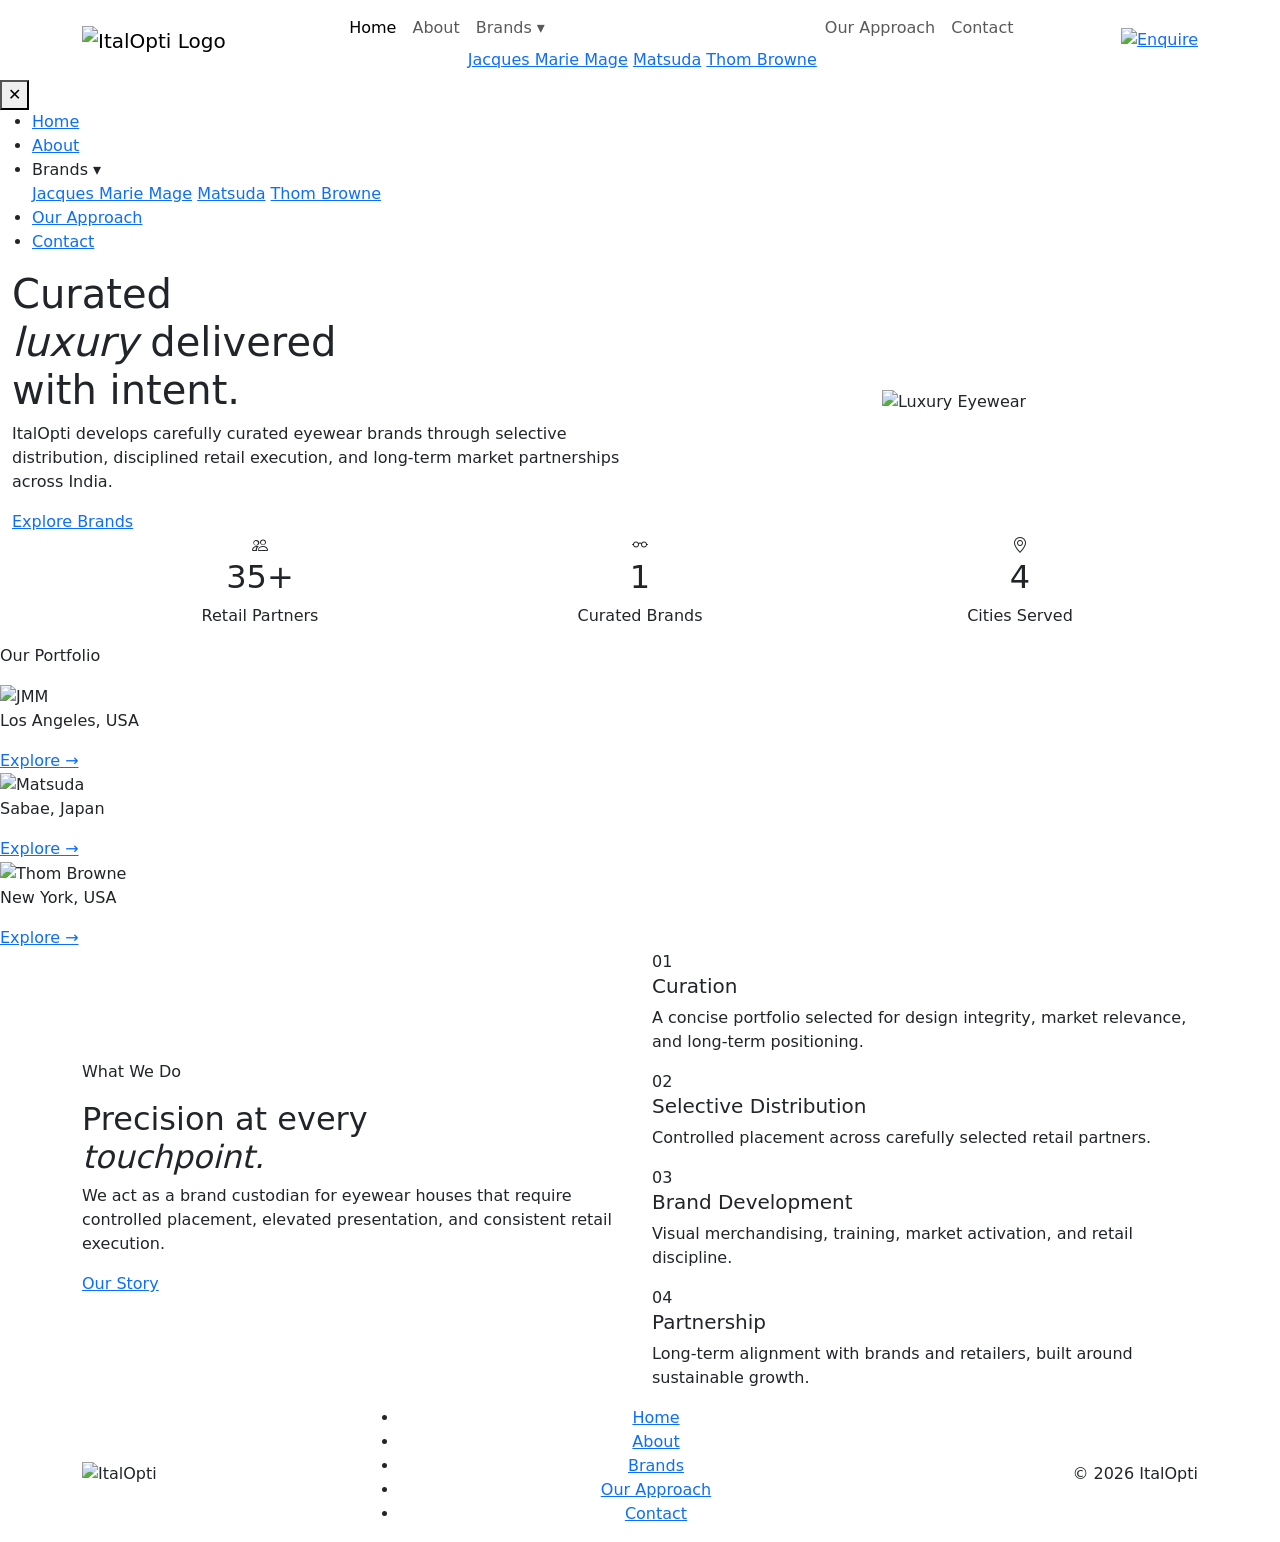
==== index.html @ c482c177 "Add files via upload" ====
<!doctype html>
<html lang="en">
  <head>
    <meta charset="utf-8" />
    <meta name="viewport" content="width=device-width, initial-scale=1" />
    <title>ItalOpti | Home</title>
    <link
      href="https://cdn.jsdelivr.net/npm/bootstrap@5.3.0/dist/css/bootstrap.min.css"
      rel="stylesheet"
    />
    <link
      href="https://fonts.googleapis.com/css2?family=Cormorant+Garamond:wght@300;400;500&family=DM+Sans:wght@300;400;500&display=swap"
      rel="stylesheet"
    />
    <link
      href="https://cdn.jsdelivr.net/npm/bootstrap-icons@1.11.3/font/bootstrap-icons.css"
      rel="stylesheet"
    />
    <link href="css/style.css" rel="stylesheet" />
  </head>

  <body>
    <!-- NAVBAR -->
    <nav class="navbar navbar-expand-lg ital-navbar">
      <div class="container">
        <a class="navbar-brand" href="index.html">
          <img src="images/logo.png" height="30" alt="ItalOpti Logo" />
        </a>
        <button class="ital-menu-toggle d-lg-none" id="menuToggle">☰</button>
        <div
          class="collapse navbar-collapse justify-content-center d-none d-lg-flex"
        >
          <ul class="navbar-nav ital-nav-links">
            <li class="nav-item">
              <a class="nav-link active" href="index.html">Home</a>
            </li>
            <li class="nav-item">
              <a class="nav-link" href="about.html">About</a>
            </li>
            <li class="nav-item dropdown ital-dropdown">
              <a class="nav-link" href="brands-all.html">Brands ▾</a>
              <div class="ital-dropdown-menu">
                <a href="jmm.html">Jacques Marie Mage</a>
                <a href="matsuda.html">Matsuda</a>
                <a href="thombrowne.html">Thom Browne</a>
              </div>
            </li>
            <li class="nav-item">
              <a class="nav-link" href="retailers.html">Our Approach</a>
            </li>
            <li class="nav-item">
              <a class="nav-link" href="contact.html">Contact</a>
            </li>
          </ul>
        </div>
        <div class="d-none d-lg-block">
          <a href="contact.html" class="ital-nav-logo-btn">
            <img src="images/enquire-icon.png" alt="Enquire" />
          </a>
        </div>
      </div>
    </nav>

    <!-- MOBILE MENU -->
    <div class="ital-mobile-menu" id="mobileMenu">
      <!-- Close Button -->
      <button class="ital-close-btn" id="closeMenu">✕</button>
      <div class="ital-mobile-inner">
        <ul class="ital-mobile-links">
          <li><a href="index.html">Home</a></li>
          <li><a href="about.html">About</a></li>

          <!-- Mobile Dropdown -->
          <li class="ital-mobile-dropdown">
            <span>Brands ▾</span>
            <div class="ital-mobile-submenu">
              <a href="jmm.html">Jacques Marie Mage</a>
              <a href="matsuda.html">Matsuda</a>
              <a href="thombrowne.html">Thom Browne</a>
            </div>
          </li>
          <li><a href="retailers.html">Our Approach</a></li>
          <li><a href="contact.html">Contact</a></li>
        </ul>
      </div>
    </div>

    <!-- HERO -->
    <section class="ital-hero">
      <div class="container-fluid">
        <div class="row g-0">
          <!-- LEFT -->
          <div class="col-lg-6 ital-hero-left">
            <div class="ital-hero-inner">
              <div class="ital-hero-content">
                <!-- ONLY TITLE SLIDER -->
                <div
                  id="italHeroSlider"
                  class="carousel slide"
                  data-bs-ride="carousel"
                  data-bs-interval="5000"
                >
                  <div class="carousel-inner">
                    <div class="carousel-item active">
                      <h1 class="ital-title">
                        Curated<br />
                        <em>luxury</em> delivered<br />
                        with intent.
                      </h1>
                    </div>

                    <div class="carousel-item">
                      <h1 class="ital-title">
                        Crafted<br />
                        for those who<br />
                        value <em>detail.</em>
                      </h1>
                    </div>
                  </div>
                </div>

                <!-- FIXED DESCRIPTION -->
                <p class="ital-desc">
                  ItalOpti develops carefully curated eyewear brands through
                  selective distribution, disciplined retail execution, and
                  long-term market partnerships across India.
                </p>

                <!-- FIXED BUTTONS -->
                <div class="ital-actions">
                  <a href="brands-all.html" class="ital-btn-primary">
                    Explore Brands
                  </a>
                </div>
              </div>
            </div>
          </div>

          <!-- RIGHT -->
          <div
            class="col-lg-6 ital-hero-right d-flex align-items-center justify-content-center"
          >
            <img
              src="images/home-banner.png"
              class="img-fluid ital-hero-img"
              alt="Luxury Eyewear"
            />
          </div>
        </div>
      </div>
    </section>

    <!-- STATS -->
    <section class="ital-stats">
      <div class="container">
        <div class="row text-center">
          <div class="col-4 col-lg-4 ital-stat-item">
            <div class="ital-stat-icon"><i class="bi bi-people"></i></div>
            <h2 class="ital-stat-number" data-count="100" data-suffix="+">0</h2>
            <p class="ital-stat-label">Retail Partners</p>
          </div>
          <div class="col-4 col-lg-4 ital-stat-item">
            <div class="ital-stat-icon"><i class="bi bi-eyeglasses"></i></div>
            <h2 class="ital-stat-number" data-count="3">0</h2>
            <p class="ital-stat-label">Curated Brands</p>
          </div>
          <div class="col-4 col-lg-4 ital-stat-item">
            <div class="ital-stat-icon"><i class="bi bi-geo-alt"></i></div>
            <h2 class="ital-stat-number" data-count="12">0</h2>
            <p class="ital-stat-label">Cities Served</p>
          </div>
          <!--
      <div class="col-6 col-lg-3 ital-stat-item">
        <div class="ital-stat-icon"><i class="bi bi-award"></i></div>
        <h2 class="ital-stat-number" data-count="10">0</h2>
        <p class="ital-stat-label">Years of Excellence</p>
      </div>
-->
        </div>
      </div>
    </section>

    <!-- PORTFOLIO -->
    <section class="ital-portfolio">
      <div class="container-fluid px-0">
        <p class="ital-section-label ital-portfolio-label">Our Portfolio</p>

        <div class="ital-portfolio-grid">
          <!-- JMM -->
          <div
            class="ital-portfolio-card"
            onclick="showPage('brand-jmm', null)"
          >
            <img src="images/JMM.png" alt="JMM" class="ital-portfolio-logo" />

            <p class="ital-portfolio-location">Los Angeles, USA</p>

            <span class="ital-portfolio-link">
              <a href="jmm.html" class="ital-portfolio-link">
                Explore →</a
              >
            </span>
          </div>

          <!-- MATSUDA -->
          <div
            class="ital-portfolio-card ital-portfolio-dark"
            onclick="showPage('brand-matsuda', null)"
          >
            <img
              src="images/MATSUDA.png"
              alt="Matsuda"
              class="ital-portfolio-logo"
            />

            <p class="ital-portfolio-location ital-portfolio-location-dark">
              Sabae, Japan
            </p>

            <span class="ital-portfolio-link ital-portfolio-link-dark">
              <a href="matsuda.html" class="ital-portfolio-link">Explore →</a>
            </span>
          </div>

          <!-- THOM BROWNE -->
          <div
            class="ital-portfolio-card"
            onclick="showPage('brand-thombrowne', null)"
          >
            <img
              src="images/thom.png"
              alt="Thom Browne"
              class="ital-portfolio-logo"
            />

            <p class="ital-portfolio-location">New York, USA</p>

            <span class="ital-portfolio-link">
              <a href="thombrowne.html" class="ital-portfolio-link"
                >Explore →</a
              >
            </span>
          </div>
        </div>
      </div>
    </section>

    <!-- WHAT WE DO -->
    <section class="ital-what">
      <div class="container">
        <div class="row align-items-center">
          <div class="col-lg-6 ital-what-left">
            <p class="ital-section-label">What We Do</p>
            <h2 class="ital-what-title">
              Precision at every<br />
              <em>touchpoint.</em>
            </h2>
            <p class="ital-what-desc">
              We act as a brand custodian for eyewear houses that require
              controlled placement, elevated presentation, and consistent retail
              execution.
            </p>
            <a href="about.html" class="ital-btn-primary">Our Story</a>
          </div>
          <div class="col-lg-6">
            <div class="ital-what-grid">
              <div class="ital-box light">
                <span class="ital-value-num">01</span>
                <h5>Curation</h5>
                <p>
                  A concise portfolio selected for design integrity, market
                  relevance, and long-term positioning.
                </p>
              </div>
              <div class="ital-box dark">
                <span class="ital-value-num">02</span>
                <h5>Selective Distribution</h5>
                <p>
                  Controlled placement across carefully selected retail
                  partners.
                </p>
              </div>
              <div class="ital-box dark">
                <span class="ital-value-num">03</span>
                <h5>Brand Development</h5>
                <p>
                  Visual merchandising, training, market activation, and retail
                  discipline.
                </p>
              </div>
              <div class="ital-box light">
                <span class="ital-value-num">04</span>
                <h5>Partnership</h5>
                <p>
                  Long-term alignment with brands and retailers, built around
                  sustainable growth.
                </p>
              </div>
            </div>
          </div>
        </div>
      </div>
    </section>

    <!-- FOOTER -->
    <footer class="ital-footer">
      <div class="container">
        <div class="row align-items-center">
          <div class="col-md-3 text-md-start text-center">
            <img
              src="images/logo.png"
              class="ital-footer-logo"
              alt="ItalOpti"
            />
          </div>
          <div class="col-md-6 text-center">
            <ul class="ital-footer-links">
              <li><a href="index.html">Home</a></li>
              <li><a href="about.html">About</a></li>
              <li><a href="brands-all.html">Brands</a></li>
              <li><a href="retailers.html">Our Approach</a></li>
              <li><a href="contact.html">Contact</a></li>
            </ul>
          </div>
          <div class="col-md-3 text-md-end text-center">
            <p class="ital-footer-copy m-0">© 2026 ItalOpti</p>
          </div>
        </div>
      </div>
    </footer>

    <!-- SCRIPTS -->
    <script src="https://cdn.jsdelivr.net/npm/bootstrap@5.3.0/dist/js/bootstrap.bundle.min.js"></script>

    <script>
      const toggle = document.getElementById("menuToggle");
      const menu = document.getElementById("mobileMenu");
      const closeBtn = document.getElementById("closeMenu");

      /* OPEN MENU */
      toggle?.addEventListener("click", () => {
        menu.classList.add("active");
      });

      /* CLOSE MENU */
      closeBtn?.addEventListener("click", () => {
        menu.classList.remove("active");
      });

      /* MOBILE BRANDS DROPDOWN */
      const mobileDropdown = document.querySelector(".ital-mobile-dropdown");
      const mobileSubmenu = document.querySelector(".ital-mobile-submenu");

      mobileDropdown?.addEventListener("click", function () {
        this.classList.toggle("open");
      });
    </script>
    <script>
      const counters = document.querySelectorAll(".ital-stat-number");

      let started = false;

      function startCounter() {
        counters.forEach((counter) => {
          const target = +counter.getAttribute("data-count");

          const suffix = counter.getAttribute("data-suffix") || "";

          let count = 0;

          const increment = target / 80;

          const update = () => {
            count += increment;

            if (count < target) {
              counter.innerText = Math.floor(count) + suffix;

              requestAnimationFrame(update);
            } else {
              counter.innerText = target + suffix;
            }
          };

          update();
        });
      }

      window.addEventListener("scroll", () => {
        const section = document.querySelector(".ital-stats");

        if (!section) return;

        const sectionTop = section.offsetTop - window.innerHeight + 100;

        if (!started && window.scrollY > sectionTop) {
          startCounter();

          started = true;
        }
      });
    </script>
  </body>
</html>
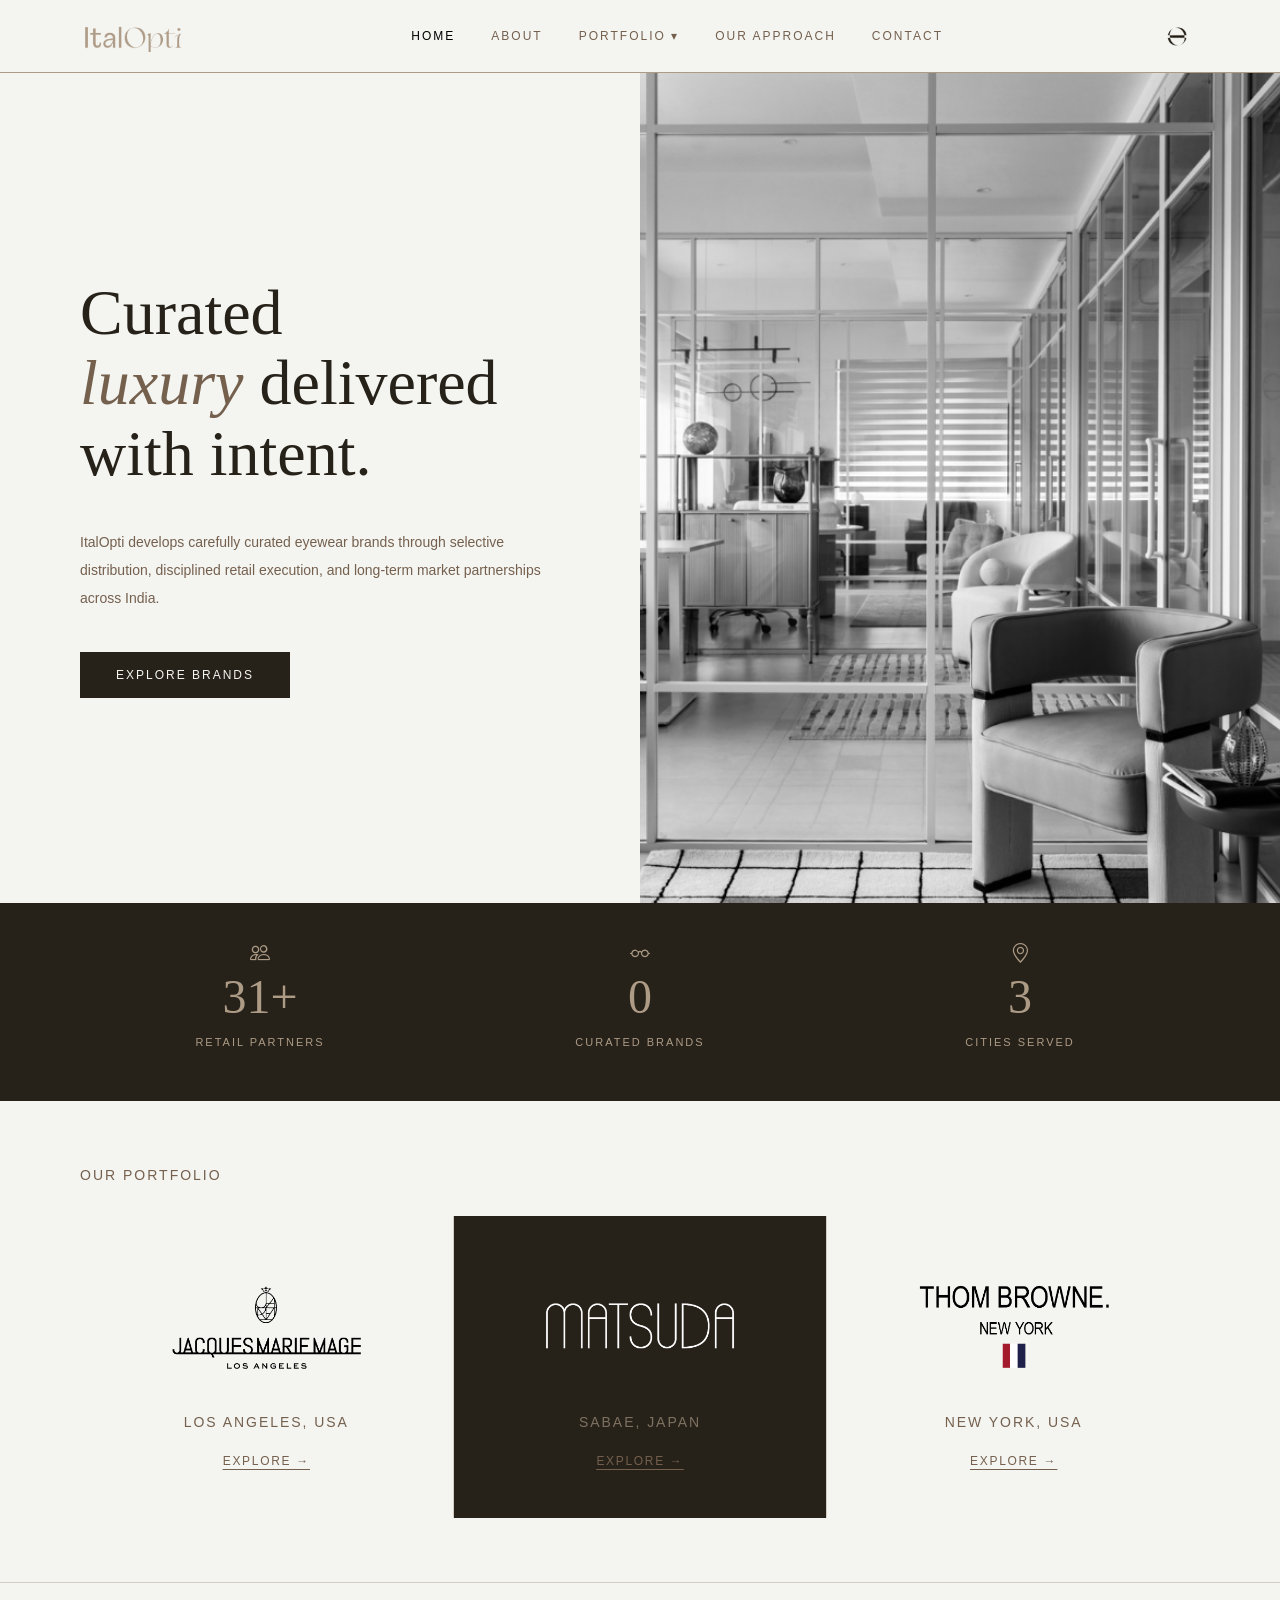
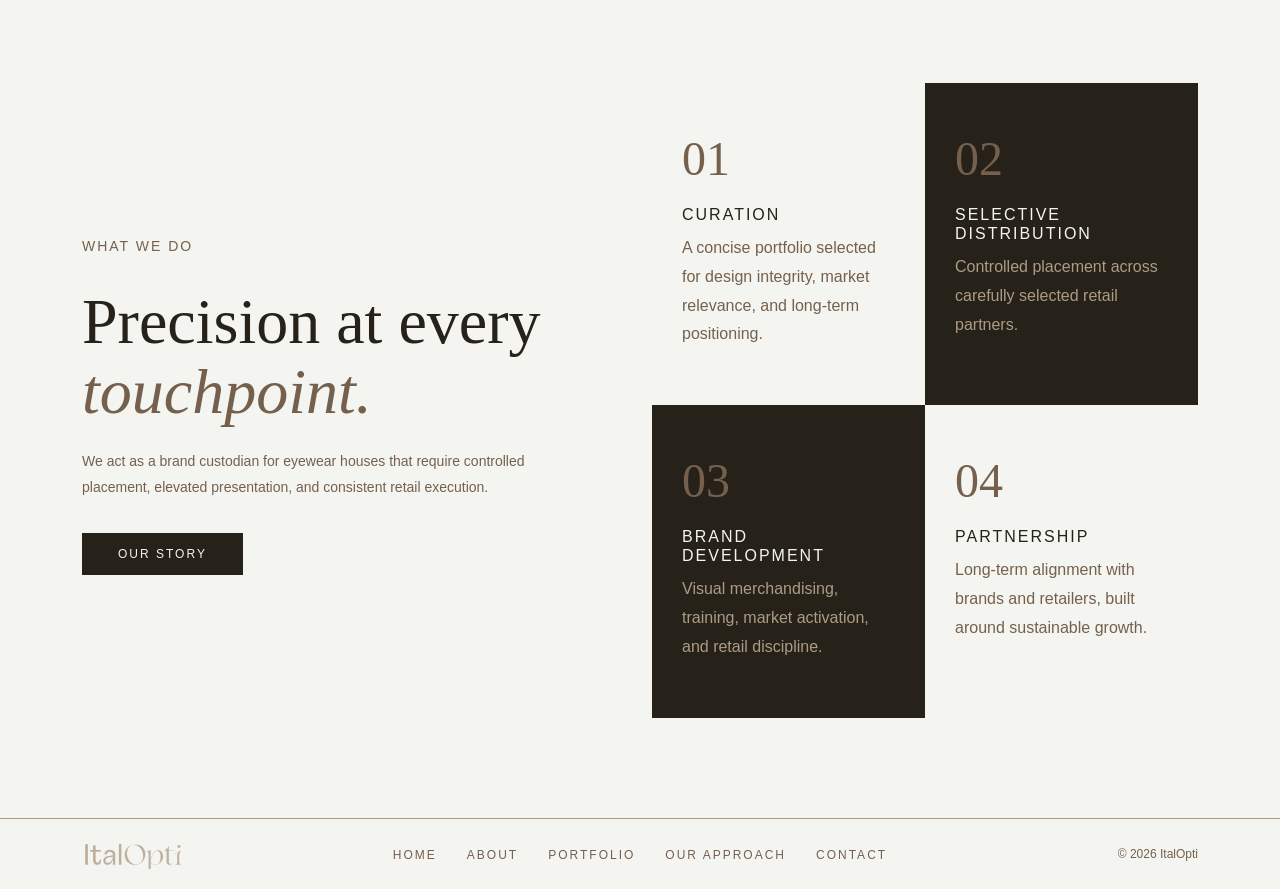
==== commit e001c2da: "changes requested" ====
--- a/index.html
+++ b/index.html
@@ -38,7 +38,7 @@
               <a class="nav-link" href="about.html">About</a>
             </li>
             <li class="nav-item dropdown ital-dropdown">
-              <a class="nav-link" href="brands-all.html">Brands ▾</a>
+              <a class="nav-link" href="brands-all.html">Portfolio ▾</a>
               <div class="ital-dropdown-menu">
                 <a href="jmm.html">Jacques Marie Mage</a>
                 <a href="matsuda.html">Matsuda</a>
@@ -72,7 +72,7 @@
 
           <!-- Mobile Dropdown -->
           <li class="ital-mobile-dropdown">
-            <span>Brands ▾</span>
+            <a href="brands-all.html"><span>Portfolio ▾</span></a>
             <div class="ital-mobile-submenu">
               <a href="jmm.html">Jacques Marie Mage</a>
               <a href="matsuda.html">Matsuda</a>
@@ -317,7 +317,7 @@
             <ul class="ital-footer-links">
               <li><a href="index.html">Home</a></li>
               <li><a href="about.html">About</a></li>
-              <li><a href="brands-all.html">Brands</a></li>
+              <li><a href="brands-all.html">Portfolio</a></li>
               <li><a href="retailers.html">Our Approach</a></li>
               <li><a href="contact.html">Contact</a></li>
             </ul>
--- a/css/style.css
+++ b/css/style.css
@@ -0,0 +1,3382 @@
+/* ===============================
+   GLOBAL RESET
+================================ */
+* {
+  margin: 0;
+  padding: 0;
+  box-sizing: border-box;
+}
+/* ===============================
+   ROOT VARIABLES (Your Theme)
+================================ */ :root {
+  /* =========================
+     ITALOPTI COLORS
+  ========================= */
+  --sepia: #AD9B86;
+  --walnut: #75604E;
+  --truffle: #262219;
+  --porcelain: #F4F5F1;
+  /* =========================
+     THOM BROWNE COLORS
+  ========================= */
+  --tb-white: #F8F7F5;
+  --tb-dark: #1A1A1A;
+  --tb-red: #CC0000;
+  --tb-blue: #003087;
+  --tb-grey: #888888;
+  --tb-light: #ECECEA;
+  /* =========================
+     FONTS
+  ========================= */
+  --serif: 'Cormorant Garamond', serif;
+  --sans: 'DM Sans', sans-serif;
+  --bask: 'Libre Baskerville', serif;
+  --mono: 'Space Mono', monospace;
+}
+/* ===============================
+   TYPOGRAPHY
+================================ */
+body {
+  font-family: 'DM Sans', sans-serif;
+  background: var(--porcelain);
+  color: var(--truffle);
+}
+h1, h2, h3, .ital-title {
+  font-family: 'Cormorant Garamond', serif;
+}
+.walnut {
+	  color: var(--walnut) !important;
+}
+/* ===============================
+   NAVBAR
+================================ */
+.ital-navbar {
+  background: var(--porcelain);
+  border-bottom: 1px solid var(--sepia);
+  padding: 15px 0 !important;
+}
+/* NAV LINKS */
+.ital-nav-links .nav-link {
+  font-size: 12px;
+  letter-spacing: 2px;
+  text-transform: uppercase;
+  color: var(--walnut);
+  margin: 0 10px;
+  cursor: pointer;
+  transition: 0.2s;
+}
+.ital-nav-links .nav-link:hover {
+  color: var(--truffle);
+}
+/* CTA BUTTON */
+.ital-btn-outline {
+  border: 1px solid var(--walnut);
+  background: transparent;
+  padding: 8px 20px;
+  font-size: 11px;
+  letter-spacing: 0.14em;
+  text-transform: uppercase;
+  cursor: pointer;
+  transition: 0.3s;
+  text-decoration: none;
+  color: var(--walnut);
+}
+.ital-house-content .ital-btn-outline {
+
+  width: fit-content;
+
+  display: inline-flex;
+
+  align-self: flex-start;
+}
+.ital-btn-outline:hover {
+  background: var(--walnut);
+  color: var(--porcelain);
+}
+/* ===============================
+   DESKTOP DROPDOWN
+================================ */
+.ital-dropdown {
+  position: relative;
+}
+.ital-dropdown-menu {
+  position: absolute;
+  top: 100%;
+  left: 0;
+  background: var(--porcelain);
+  border: 1px solid var(--sepia);
+  min-width: 220px;
+  display: none;
+  z-index: 100;
+}
+.ital-dropdown:hover .ital-dropdown-menu {
+  display: block;
+}
+.ital-dropdown-menu a {
+  display: block;
+  padding: 12px 16px;
+  font-size: 12px;
+  letter-spacing: 2px;
+  text-transform: uppercase;
+  color: var(--walnut);
+  text-decoration: none;
+  border-bottom: 1px solid rgba(173, 155, 134, 0.2);
+  cursor: pointer;
+}
+.ital-dropdown-menu a:hover {
+  background: rgba(173, 155, 134, 0.1);
+  color: var(--truffle);
+}
+/* ===============================
+   MOBILE TOGGLE
+================================ */
+.ital-menu-toggle {
+  border: none;
+  background: none;
+  font-size: 22px;
+  cursor: pointer;
+}
+/* ===============================
+   MOBILE MENU
+================================ */
+.ital-mobile-menu {
+  position: fixed;
+  inset: 0;
+  background: var(--truffle);
+  transform: translateY(-100%);
+  transition: 0.4s ease;
+  z-index: 999;
+  display: flex;
+  align-items: center;
+  justify-content: center;
+}
+.ital-mobile-menu.active {
+  transform: translateY(0);
+}
+/* CLOSE BUTTON */
+.ital-close-btn {
+  position: absolute;
+  top: 20px;
+  right: 20px;
+  font-size: 24px;
+  background: none;
+  border: none;
+  color: var(--sepia);
+  cursor: pointer;
+}
+/* MOBILE CONTENT */
+.ital-mobile-inner {
+  width: 100%;
+  max-width: 300px;
+  text-align: center;
+}
+/* MOBILE LINKS */
+.ital-mobile-links {
+  list-style: none;
+  margin: 0;
+  padding: 0;
+  margin-bottom: 40px;
+}
+.ital-mobile-links li {
+  margin: 20px 0;
+}
+.ital-mobile-links a {
+  font-size: 18px;
+  letter-spacing: 2px;
+  text-transform: uppercase;
+  color: var(--sepia);
+  text-decoration: none;
+  cursor: pointer;
+}
+/* ===============================
+   MOBILE DROPDOWN
+================================ */
+.ital-mobile-dropdown {
+  text-align: center;
+}
+.ital-mobile-dropdown span {
+  display: flex;
+  align-items: center;
+  justify-content: center;
+  gap: 8px;
+  font-size: 18px;
+  letter-spacing: 2px;
+  color: var(--sepia);
+  cursor: pointer;
+  text-transform: uppercase;
+}
+/* SUBMENU */
+.ital-mobile-submenu {
+  max-height: 0;
+  overflow: hidden;
+  transition: max-height 0.35s ease, margin-top 0.35s ease;
+  display: flex;
+  flex-direction: column;
+  gap: 12px;
+  margin-top: 0;
+}
+/* ACTIVE DROPDOWN */
+.ital-mobile-dropdown.open .ital-mobile-submenu {
+  max-height: 300px;
+  margin-top: 15px;
+}
+/* SUBMENU LINKS */
+.ital-mobile-submenu a {
+  display: block;
+  font-size: 14px;
+  letter-spacing: 1px;
+  text-transform: uppercase;
+  color: #fff;
+  text-decoration: none;
+  padding: 2px 0;
+}
+/* NAV ICON BUTTON */
+.ital-nav-logo-btn {
+  width: 42px;
+  height: 42px;
+  border: none;
+  display: flex;
+  align-items: center;
+  justify-content: center;
+  transition: 0.3s ease;
+  text-decoration: none;
+  background: transparent;
+}
+.ital-nav-logo-btn img {
+  width: 25px;
+  height: 25px;
+  object-fit: contain;
+  transition: 0.3s ease;
+}
+/* HOVER */
+.ital-nav-logo-btn:hover {
+  background: var(--walnut);
+}
+.ital-nav-logo-btn:hover img {
+  filter: brightness(0) invert(1);
+}
+/* ===============================
+   PRIMARY BUTTON
+================================ */
+.ital-btn-primary {
+  background: var(--sepia);
+  border: none;
+  padding: 14px;
+  font-size: 12px;
+  letter-spacing: 2px;
+  text-transform: uppercase;
+  color: var(--porcelain);
+  cursor: pointer;
+  transition: 0.3s;
+}
+.ital-btn-primary:hover {
+  background: var(--walnut);
+}
+/* HERO */
+.ital-hero {
+  min-height: calc(100vh - 70px); /* subtract navbar */
+  display: flex;
+  background: var(--porcelain);
+}
+/* TITLE SLIDER */
+#italHeroSlider {
+  min-height: 250px;
+}
+#italHeroSlider .carousel-item {
+  transition: transform 0.8s ease-in-out;
+}
+.container-fluid {
+  padding: 0;
+}
+/* LEFT */
+.ital-hero-left {
+  display: flex;
+  align-items: center;
+}
+/* RIGHT SIDE */
+.ital-hero-right {
+  position: relative;
+  height: calc(100vh - 70px);
+  overflow: hidden;
+  background: var(--truffle);
+}
+/* IMAGE */
+.ital-hero-img {
+  width: 100%;
+  height: 100%;
+  object-fit: cover;
+  object-position: top center;
+  display: block;
+}
+.ital-hero-inner {
+  padding: 80px; /* ✅ EXACT as you want */
+  width: 100%;
+}
+/* CONTENT */
+.ital-hero-content {
+  max-width: 520px;
+}
+.ital-eyebrow {
+  font-size: 11px;
+  letter-spacing: 3px;
+  text-transform: uppercase;
+  color: var(--sepia);
+  margin-bottom: 30px;
+}
+.ital-title {
+  font-family: 'Cormorant Garamond', serif;
+  font-size: 64px;
+  line-height: 1.1;
+  font-weight: 300;
+  margin-bottom: 25px;
+}
+.ital-title em {
+  color: var(--walnut);
+  font-style: italic;
+}
+.ital-desc {
+  font-size: 14px;
+  line-height: 2;
+  color: var(--walnut);
+  margin-bottom: 40px;
+}
+/* BUTTONS */
+.ital-actions {
+  display: flex;
+  gap: 20px;
+  align-items: center;
+}
+.ital-btn-primary {
+  background: var(--truffle);
+  color: #fff;
+  padding: 12px 30px;
+  letter-spacing: 2px;
+  font-size: 12px;
+}
+.ital-link {
+  font-size: 12px;
+  letter-spacing: 2px;
+  text-transform: uppercase;
+  color: var(--sepia);
+  cursor: pointer;
+}
+@media (max-width: 991px) {
+  .ital-hero-left {
+    padding: 60px 20px;
+  }
+  .ital-title {
+    font-size: 42px;
+  }
+  .ital-hero-right {
+    height: 420px;
+    min-height: auto;
+  }
+  .ital-badge {
+    display: none;
+  }
+  .ital-hero-inner {
+  padding: 0px; /* âœ… EXACT as you want */
+  width: 100%;
+}
+}
+.ital-btn-primary {
+  background: var(--truffle);
+  color: var(--porcelain);
+  padding: 14px 36px;
+  font-size: 12px;
+  letter-spacing: 2px;
+  text-transform: uppercase;
+  border: none;
+  transition: 0.3s;
+  text-decoration: none;
+}
+.ital-btn-primary:hover {
+  background: var(--walnut);
+}
+.ital-link {
+  font-size: 12px;
+  letter-spacing: 2px;
+  text-transform: uppercase;
+  color: var(--sepia);
+  text-decoration: underline;
+  text-underline-offset: 4px;
+  cursor: pointer;
+}
+/* SECTION */
+.ital-stats {
+  background: var(--truffle);
+  padding: 35px 0;
+}
+/* ITEM */
+.ital-stat-item {
+  /*  margin-bottom: 30px;*/
+}
+/* ICON */
+.ital-stat-icon {
+  font-size: 20px;
+  color: var(--sepia);
+  /*  margin-bottom: 10px;*/
+}
+/* NUMBER */
+.ital-stat-number {
+  font-family: 'Cormorant Garamond', serif;
+  font-size: 48px;
+  font-weight: 300;
+  color: var(--sepia);
+  margin-bottom: 8px;
+}
+/* LABEL */
+.ital-stat-label {
+  font-size: 11px;
+  letter-spacing: 2px;
+  text-transform: uppercase;
+  color: var(--sepia);
+}
+/* ========================================
+   PORTFOLIO SECTION
+======================================== */
+.ital-portfolio {
+  padding: 64px 80px;
+  background: var(--porcelain);
+  border-bottom: 1px solid rgba(173, 155, 134, 0.45);
+}
+/* LABEL */
+.ital-portfolio-label {
+  font-size: 11px;
+  letter-spacing: 3px;
+  text-transform: uppercase;
+  color: var(--sepia);
+  margin-bottom: 30px;
+}
+/* GRID */
+.ital-portfolio-grid {
+  display: grid;
+  grid-template-columns: repeat(3, 1fr);
+  gap: 1px;
+  background: rgba(173, 155, 134, 0.45);
+}
+/* CARD */
+.ital-portfolio-card {
+  background: var(--porcelain);
+  min-height: 250px;
+  padding: 48px 40px;
+  display: flex;
+  flex-direction: column;
+  align-items: center;
+  justify-content: center;
+  text-align: center;
+  transition: all 0.35s ease;
+  cursor: pointer;
+}
+/* DARK CARD */
+.ital-portfolio-dark {
+  background: var(--truffle);
+}
+/* LOGO */
+.ital-portfolio-logo {
+  width: 220px;
+  height: auto;
+  margin-bottom: 20px;
+}
+/* LOCATION */
+.ital-portfolio-location {
+  font-size: 14px;
+  letter-spacing: 0.14em;
+  text-transform: uppercase;
+  color: var(--walnut);
+  margin-bottom: 18px;
+  line-height: 1.6;
+}
+/* DARK LOCATION */
+.ital-portfolio-location-dark {
+  color: rgba(173, 155, 134, 0.65);
+}
+/* LINK */
+.ital-portfolio-link {
+  font-size: 12px;
+  letter-spacing: 0.14em;
+  text-transform: uppercase;
+  color: var(--walnut);
+  text-decoration: underline;
+  text-underline-offset: 4px;
+}
+/* DARK LINK */
+.ital-portfolio-link-dark {
+  color: rgba(173, 155, 134, 0.65);
+}
+/* HOVER */
+/* RESPONSIVE */
+@media (max-width: 991px) {
+  .ital-portfolio {
+    padding: 50px 24px;
+  }
+  .ital-portfolio-grid {
+    grid-template-columns: 1fr;
+  }
+  .ital-portfolio-card {
+    min-height: 260px;
+    padding: 42px 24px;
+  }
+  .ital-portfolio-logo {
+    width: 180px;
+  }
+  .ital-portfolio-label {
+    margin-bottom: 32px;
+  }
+}
+/* SECTION */
+.ital-section-label {
+  font-size: 14px;
+  letter-spacing: 2px;
+  text-transform: uppercase;
+  color: var(--walnut);
+  margin-bottom: 30px;
+}
+.ital-retailer .ital-section-label {
+  color: var(--sepia);
+}
+.ital-retailer .ital-title em {
+    color: var(--sepia);
+}
+.ital-what {
+  padding: 100px 0;
+  background: var(--porcelain);
+}
+/* LEFT */
+.ital-what-left {
+  padding-right: 60px;
+}
+.ital-what-title {
+  font-family: 'Cormorant Garamond', serif;
+  font-size: 64px;
+  font-weight: 300;
+  line-height: 1.1;
+  margin: 20px 0;
+}
+.ital-what-title em {
+  color: var(--walnut);
+  font-style: italic;
+}
+.ital-what-desc {
+  font-size: 14px;
+  line-height: 1.9;
+  color: var(--walnut);
+  margin-bottom: 40px;
+}
+/* GRID */
+.ital-what-grid {
+  display: grid;
+  grid-template-columns: 1fr 1fr;
+  gap: 0;
+}
+/* BOX */
+.ital-box {
+  padding: 40px 30px;
+}
+.ital-box h5 {
+  font-size: 16px;
+  letter-spacing: 2px;
+  text-transform: uppercase;
+  margin: 10px 0;
+}
+.ital-box p {
+  color: var(--walnut);
+  font-size: 14	px;
+  line-height: 1.8;
+}
+/* LIGHT */
+.ital-box.light {
+  background: var(--porcelain);
+  color: var(--truffle);
+}
+/* DARK */
+.ital-box.dark {
+  background: var(--truffle);
+  color: var(--porcelain);
+}
+.ital-box.dark p {
+  color: var(--sepia);
+}
+@media (max-width: 991px) {
+  .ital-what-left {
+    padding-right: 0;
+    margin-bottom: 40px;
+  }
+  .ital-what-title {
+    font-size: 36px;
+  }
+  .ital-what-grid {
+    grid-template-columns: 1fr;
+  }
+	 /* MAKE 03 LIGHT IN MOBILE */
+  .ital-what-grid .ital-box:nth-child(3) {
+    background: var(--porcelain);
+    color: var(--truffle);
+  }
+
+  .ital-what-grid .ital-box:nth-child(3) p {
+    color: var(--walnut);
+  }
+
+  /* MAKE 04 DARK IN MOBILE */
+  .ital-what-grid .ital-box:nth-child(4) {
+    background: var(--truffle);
+    color: var(--porcelain);
+  }
+
+  .ital-what-grid .ital-box:nth-child(4) p {
+    color: var(--sepia);
+  }
+}
+/* FOOTER */
+.ital-footer {
+  padding: 20px 0;
+  border-top: 1px solid var(--sepia);
+  background: var(--porcelain);
+}
+/* LOGO */
+.ital-footer-logo {
+  height: 30px;
+  opacity: 0.8;
+}
+/* LINKS */
+.ital-footer-links {
+  display: flex;
+  justify-content: center;
+  gap: 30px;
+  list-style: none;
+  padding: 0;
+  margin: 0;
+}
+.ital-footer-links a {
+  font-size: 12px;
+  letter-spacing: 2px;
+  text-transform: uppercase;
+  color: var(--walnut);
+  text-decoration: none;
+  transition: 0.2s;
+}
+.ital-footer-links a:hover {
+  color: var(--truffle);
+}
+/* COPYRIGHT */
+.ital-footer-copy {
+  font-size: 12px;
+  color: var(--walnut);
+}
+@media (max-width: 768px) {
+  .ital-footer {
+    text-align: center;
+  }
+  .ital-footer-links {
+    flex-direction: column;
+    gap: 15px;
+    margin: 20px 0;
+  }
+  .ital-footer-logo {
+    margin-bottom: 15px;
+  }
+}
+/*ABOUT US*/
+/* SECTION */
+.ital-about-hero {
+  padding: 100px 0 0;
+  background: var(--porcelain);
+  border-bottom: 1px solid rgba(173, 155, 134, 0.45);
+}
+/* LEFT */
+.ital-about-left {
+  padding-right: 60px;
+}
+
+/* RIGHT */
+.ital-about-right p {
+  font-size: 15px;
+  line-height: 1.9;
+  color: var(--walnut);
+  margin-bottom: 24px;
+}
+@media (max-width: 991px) {
+  .ital-about-left {
+    padding-right: 0;
+    margin-bottom: 40px;
+  }
+
+  .ital-about-right p {
+    max-width: 100%;
+  }
+}
+/* =========================
+   FOUNDERS SECTION
+========================= */
+
+.ital-founders-section {
+
+  padding: 100px 60px;
+
+  background: var(--porcelain);
+
+  border-bottom: 1px solid rgba(173, 155, 134, 0.45);
+}
+
+/* LEFT CONTENT */
+.ital-founders-content {
+
+  max-width: 720px;
+}
+
+/* LEFT TEXT */
+.ital-founders-content .ital-desc {
+
+  font-size: 15px;
+
+  line-height: 2;
+
+  color: var(--walnut);
+
+  font-weight: 300;
+
+  margin-top: 28px;
+
+  max-width: 680px;
+}
+
+/* RIGHT GRID */
+/* DIRECTOR TOP BAR */
+.ital-director-bar {
+
+  background: var(--truffle);
+
+  padding: 22px 30px;
+
+  margin-bottom: 1px;
+}
+
+/* DIRECTOR LABEL */
+.ital-director-label {
+
+  font-size: 11px;
+
+  letter-spacing: 0.22em;
+
+  text-transform: uppercase;
+
+  color: var(--sepia);
+}
+.ital-founders-grid {
+
+  display: grid;
+
+  grid-template-columns: repeat(2, 1fr);
+
+  gap: 1px;
+	
+  margin-top: 0;
+
+  background: rgba(173, 155, 134, 0.25);
+}
+
+/* CARD */
+.ital-founder-card {
+
+      padding: 35px 30px;
+    min-height: 140px;
+
+  display: flex;
+
+  flex-direction: column;
+
+  justify-content: center;
+}
+
+/* DARK CARD */
+.ital-founder-card.dark {
+
+  background: var(--truffle);
+}
+
+/* LIGHT CARD */
+.ital-founder-card.light {
+
+  background: var(--porcelain);
+}
+
+/* LOCATION */
+.ital-founder-location {
+
+  font-size: 10px;
+
+  letter-spacing: 0.28em;
+
+  text-transform: uppercase;
+
+  color: var(--sepia);
+
+  line-height: 1.9;
+
+  margin-bottom: 10px;
+}
+
+/* NAME */
+.ital-founder-name {
+
+  font-family: var(--serif);
+
+  font-size: 18px;
+
+  font-weight: 300;
+
+  line-height: 1.7;
+
+  margin-bottom: 16px;
+
+  white-space: nowrap;
+}
+
+/* NAME COLORS */
+.ital-founder-name.white {
+
+  color: var(--porcelain);
+}
+
+.ital-founder-name.dark-text {
+
+  color: var(--truffle);
+}
+
+/* DESIGNATION */
+.ital-founder-designation {
+
+  font-size: 11px;
+
+  letter-spacing: 0.22em;
+
+  text-transform: uppercase;
+
+  font-weight: 400;
+}
+
+/* DARK CARD DESIGNATION */
+.light-text {
+
+  color: rgba(244, 245, 241, 0.65);
+}
+
+/* LIGHT CARD DESIGNATION */
+.dark-designation {
+
+  color: var(--walnut);
+}
+
+/* MOBILE */
+@media (max-width: 991px) {
+
+  .ital-founders-section {
+
+    padding: 70px 24px;
+  }
+
+  .ital-founders-grid {
+
+    grid-template-columns: 1fr;
+
+    margin-top: 40px;
+  }
+
+  .ital-founder-card {
+
+    min-height: auto;
+
+    padding: 36px 28px;
+  }
+
+  .ital-founder-name {
+
+    white-space: normal;
+
+    font-size: 28px;
+
+    line-height: 1.4;
+  }
+
+  .ital-founder-location {
+
+    letter-spacing: 0.18em;
+  }
+}
+/* ========================================
+   OUR STRENGTHS SECTION
+======================================== */
+.ital-strengths-section {
+  padding: 100px 60px;
+  background: var(--porcelain);
+}
+/* TITLE */
+/* GRID */
+.ital-values{
+  border-bottom: 1px solid rgba(173, 155, 134, 0.45);
+}
+.ital-values-grid {
+  display: grid;
+  grid-template-columns: repeat(3, 1fr);
+      
+}
+/* CARD */
+.ital-value-card {
+  padding: 40px 30px;
+  background: var(--porcelain);
+  min-height: 260px;
+  border-right: 1px solid var(--sepia);
+}
+/* REMOVE RIGHT BORDER LAST COLUMN */
+.ital-value-card:nth-child(3), .ital-value-card:nth-child(6) {
+  border-right: none;
+}
+
+/* DARK CARD */
+.ital-value-card-dark {
+  background: var(--truffle);
+}
+/* NUMBER */
+.ital-value-num {
+  font-family: var(--serif);
+  font-size: 48px;
+  font-weight: 300;
+  color: var(--walnut);
+  margin-bottom: 25px;
+}
+/* TITLE */
+.ital-value-name {
+    font-size: 16px;
+    letter-spacing: 2px;
+    text-transform: uppercase;
+    color: var(--truffle);
+    margin: 10px 0px;
+}
+/* DESCRIPTION */
+.ital-value-desc {
+ font-size: 14px;
+  line-height: 2;
+  color: var(--walnut);
+  margin-bottom: 40px;
+}
+/* DARK CARD COLORS */
+.dark-num {
+  color: var(--sepia);
+}
+.dark-title {
+  color: var(--porcelain);
+}
+.dark-desc {
+  color: var(--sepia);
+}
+/* ========================================
+   RESPONSIVE
+======================================== */
+@media (max-width: 991px) {
+  .ital-strengths-section {
+    padding: 70px 24px;
+  }
+  .ital-values-grid {
+    grid-template-columns: 1fr;
+  }
+  .ital-value-card {
+    min-height: auto;
+    padding: 40px 20px;
+    border-right: none;
+      border-bottom: 1px solid var(--sepia);
+
+  }
+  .ital-value-card:last-child {
+    border-bottom: none !important;
+  }
+  .ital-value-num {
+    font-size: 44px;
+  }
+}
+/* ========================================
+   OUR APPROACH
+======================================== */
+.ital-approach-section {
+  padding: 100px 60px;
+  background: var(--porcelain);
+}
+/* GRID */
+.ital-approach-grid {
+  display: grid;
+  grid-template-columns: 1fr 1fr;
+  gap: 100px;
+  align-items: start;
+}
+/* LEFT */
+.ital-approach-desc {
+  font-size: 15px;
+  line-height: 2;
+  color: var(--walnut);
+  font-weight: 300;
+  max-width: 720px;
+}
+/* RIGHT */
+.ital-approach-right {
+  padding-top: 8px;
+}
+.ital-approach-list {
+  list-style: none;
+  margin: 0;
+  padding: 0;
+  border-top: 1px solid var(--sepia);
+}
+.ital-approach-list li {
+  display: flex;
+  align-items: center;
+  gap: 22px;
+  padding: 15px 0;
+  border-bottom: 1px solid rgba(173, 155, 134, 0.18);
+}
+.ital-approach-list li:last-child {
+  border-bottom: none;
+}
+/* DASH */
+.ital-approach-dash {
+  font-family: var(--serif);
+  font-size: 20px;
+  color: var(--sepia);
+  line-height: 1;
+}
+/* TEXT */
+.ital-approach-list li span:last-child {
+  font-size: 15px;
+  color: var(--walnut);
+  font-weight: 300;
+  letter-spacing: 0.02em;
+}
+/* ========================================
+   RESPONSIVE
+======================================== */
+@media (max-width: 991px) {
+  .ital-approach-section {
+    padding: 70px 24px;
+  }
+  .ital-approach-grid {
+    grid-template-columns: 1fr;
+    gap: 50px;
+  }
+  .ital-approach-title {
+    font-size: 52px;
+  }
+  .ital-approach-list li {
+    padding: 20px 0;
+  }
+}
+/* SECTION */
+.ital-retailer {
+
+  background: var(--truffle);
+
+  color: var(--porcelain);
+
+  overflow: hidden;
+}
+
+/* ROW */
+.ital-retailer .row {
+
+  align-items: center;
+
+  min-height: 720px;
+}
+
+/* LEFT */
+.ital-retailer-left {
+
+  padding: 80px 100px;
+
+  display: flex;
+
+  flex-direction: column;
+
+  justify-content: center;
+
+  height: 100%;
+}
+
+/* TEXT */
+.ital-retailer-desc {
+
+  font-size: 15px;
+
+  line-height: 1.9;
+
+  color: var(--sepia);
+
+  margin: 30px 0;
+
+  max-width: 520px;
+}
+
+/* BUTTON */
+.ital-btn-light {
+
+  background: var(--walnut);
+
+  color: var(--porcelain);
+}
+
+/* RIGHT */
+.ital-retailer-right {
+
+  padding: 0;
+
+  margin: 0;
+}
+
+/* IMAGE WRAP */
+.ital-retailer-banner {
+
+  width: 100%;
+
+  height: 720px;
+
+  overflow: hidden;
+}
+
+/* IMAGE */
+.ital-retailer-banner img {
+
+  width: 100%;
+
+  height: 100%;
+
+  object-fit: cover;
+
+  object-position: center;
+
+  display: block;
+}
+/* PREVENT BUTTON STRETCH */
+.ital-retailer-left .ital-btn-primary {
+
+  width: fit-content;
+
+  align-self: flex-start;
+}
+.ital-retailer-left .ital-about-title {
+    font-family: 'Cormorant Garamond', serif;
+    font-size: 64px;
+    line-height: 1.1;
+    font-weight: 300;
+    margin-bottom: 25px;
+}
+/* MOBILE */
+@media (max-width: 991px) {
+
+  .ital-retailer .row {
+
+    min-height: auto;
+  }
+
+  .ital-retailer-left {
+
+    padding: 70px 24px;
+  }
+
+  .ital-retailer-banner {
+
+    height: 420px;
+  }
+}
+/*CONTACT*/
+/* SECTION */
+.ital-contact {
+  min-height: 100vh;
+}
+/* INNER WRAPPER */
+.ital-contact-inner {
+  padding: 80px 60px;
+}
+/* LEFT */
+.ital-contact-left {
+  background: var(--porcelain);
+}
+/* RIGHT */
+.ital-contact-right {
+  background: var(--truffle);
+  color: var(--porcelain);
+}
+/* META WRAPPER */
+.ital-contact-meta {
+  margin-top: 40px;
+}
+/* EACH BLOCK */
+.ital-meta-block {
+  margin-bottom: 28px; /* tighter, consistent spacing */
+}
+/* LABEL */
+.ital-meta-block span {
+  display: block;
+  font-size: 12px;
+  letter-spacing: 2px;
+  text-transform: uppercase;
+  color: var(--walnut);
+  margin-bottom: 6px;
+}
+.ital-contact-left .ital-divider {
+  margin-top: 40px;
+  max-width: 90%;
+}
+.ital-contact-desc {
+  margin-top: 20px;
+  margin-bottom: 30px;
+}
+/* VALUE */
+.ital-meta-block p {
+  font-size: 15px;
+  color: var(--truffle);
+  margin: 0;
+}
+/* FORM OVERRIDE FOR DARK BG */
+@media (max-width: 991px) {
+  .ital-contact-inner {
+    padding: 60px 20px;
+  }
+}
+/* =========================
+   BRAND TOP BAR
+========================= */
+.ital-brand-bar {
+  background: #000;
+  padding: 15px 40px;
+}
+.ital-brand-bar .container-fluid {
+  display: flex;
+  justify-content: space-between;
+  align-items: center;
+}
+.ital-back-link {
+  font-size: 12px;
+  letter-spacing: 2px;
+  text-transform: uppercase;
+  color: var(--sepia);
+  text-decoration: none;
+}
+/* =========================
+   BRAND HERO
+========================= */
+.ital-brand-hero {
+  position: relative;
+  height: calc(100vh - 60px);
+  overflow: hidden;
+}
+/* IMAGE */
+.ital-brand-bg {
+  width: 100%;
+  height: 100%;
+  object-fit: cover;
+  object-position: top center; /* 👈 THIS FIX */
+}
+/* OVERLAY */
+.ital-brand-overlay {
+  position: absolute;
+  inset: 0;
+  background: rgba(0, 0, 0, 0.6);
+}
+/* CONTENT */
+.ital-brand-content {
+  position: absolute;
+  inset: 0;
+  z-index: 2;
+  display: flex;
+  flex-direction: column;
+  align-items: center;
+  justify-content: center;
+  text-align: center;
+  padding: 20px;
+}
+/* TITLE */
+.ital-brand-title {
+  font-family: 'Cormorant Garamond', serif;
+  font-size: 64px;
+  line-height: 1.1;
+  color: var(--porcelain);
+  max-width: 700px;
+  margin: 0 auto;
+}
+/* LOGO IMAGE */
+.ital-brand-title img {
+  width: 100%;
+  max-width: 520px;
+  height: auto;
+  display: block;
+}
+.ital-brand-title em {
+  color: var(--sepia);
+  font-style: italic;
+}
+.ital-brand-content .ital-section-label {
+  color: var(--sepia);
+  margin-bottom: 18px !important;
+}
+/* DESCRIPTION */
+.ital-brand-desc {
+  margin-top: 20px;
+  font-size: 14px;
+  line-height: 1.8;
+  color: var(--sepia);
+}
+/* =========================
+   RESPONSIVE
+========================= */
+@media (max-width: 768px) {
+  .ital-brand-bar {
+    padding: 12px 20px;
+  }
+  .ital-brand-content {
+    left: 20px;
+    bottom: 40px;
+  }
+  .ital-brand-title {
+    font-size: 34px;
+	  
+  }
+	.ital-brand-title img {
+    max-width: 280px;
+  }
+}
+/* =========================
+   CAMPAIGN BAR
+========================= */
+.ital-campaign-bar {
+  background: #a11212; /* match your red */
+  padding: 12px 40px;
+}
+/* LABEL (LEFT) */
+.ital-campaign-label {
+  font-size: 11px;
+  letter-spacing: 2px;
+  text-transform: uppercase;
+  color: rgba(255, 255, 255, 0.7);
+}
+/* TITLE (RIGHT) */
+.ital-campaign-title {
+  font-family: 'Cormorant Garamond', serif;
+  font-size: 25px;
+  font-style: italic;
+  color: #fff;
+}
+@media (max-width: 768px) {
+  .ital-campaign-bar {
+    padding: 10px 20px;
+  }
+  .ital-campaign-title {
+    font-size: 18px;
+  }
+}
+/* =========================
+   CAMPAIGN DETAIL SECTION
+========================= */
+.ital-campaign-detail {
+  background: #000;
+  color: #fff;
+}
+/* LEFT IMAGE */
+.ital-campaign-image img {
+  width: 100%;
+  height: 100%;
+  object-fit: cover;
+}
+/* RIGHT CONTENT */
+.ital-campaign-content {
+  padding: 80px 60px;
+}
+.ital-campaign-inner {
+  max-width: 520px;
+}
+/* QUOTE */
+.ital-quote-mark {
+  font-size: 120px;
+  line-height: 0.7;
+  color: rgb(161, 18, 18);
+  opacity: 0.4;
+  margin-bottom: -20px;
+}
+.ital-quote-text {
+  font-family: 'Cormorant Garamond', serif;
+  font-size: 22px;
+  font-style: italic;
+  line-height: 1.6;
+  margin-bottom: 20px;
+}
+.ital-quote-author {
+  font-size: 11px;
+  letter-spacing: 2px;
+  text-transform: uppercase;
+  color: #b28a5c;
+}
+/* DESCRIPTION */
+.ital-campaign-desc {
+  font-size: 12px;
+  letter-spacing: 0.1em;
+  color: rgba(217, 207, 192, 0.5);
+  line-height: 1.9;
+  font-weight: 300;
+}
+/* SMALL DIVIDER */
+.ital-divider.small {
+  height: 1px;
+  background: rgba(255, 255, 255, 0.2);
+  margin: 30px 0;
+}
+@media (max-width: 992px) {
+  .ital-campaign-content {
+    padding: 50px 25px;
+  }
+  .ital-campaign-inner {
+    max-width: 100%;
+  }
+  .ital-quote-text {
+    font-size: 18px;
+  }
+}
+/* =========================
+   GALLERY (ISOLATED)
+========================= */
+.ital-jmm-gallery {
+  background: #000;
+  padding: 2px;
+}
+/* GRID */
+.ital-jmm-gallery .ital-jmm-grid {
+  display: grid;
+  grid-template-columns: 1fr 1fr 1fr;
+  gap: 2px;
+}
+/* ITEMS */
+.ital-jmm-gallery .ital-jmm-item {
+  overflow: hidden;
+}
+/* BIG IMAGE */
+.ital-jmm-gallery .ital-jmm-big {
+  grid-row: span 2;
+}
+/* IMAGES */
+.ital-jmm-gallery .ital-jmm-item img {
+  width: 100%;
+  height: 100%;
+  object-fit: cover;
+  display: block;
+  transition: transform 0.5s ease;
+}
+/* SMALL IMAGE RATIO */
+.ital-jmm-gallery .ital-jmm-item:not(.ital-jmm-big) img {
+  aspect-ratio: 3 / 4;
+}
+/* HOVER EFFECT */
+.ital-jmm-gallery .ital-jmm-item:hover img {
+  transform: scale(1.03);
+}
+@media (max-width: 768px) {
+  .ital-jmm-gallery .ital-jmm-grid {
+    grid-template-columns: 1fr 1fr;
+  }
+  .ital-jmm-gallery .ital-jmm-big {
+    grid-column: span 2;
+    grid-row: auto;
+  }
+}
+/* =========================
+   JMM COLLECTIONS
+========================= */
+.ital-jmm-collections {
+  background: #000;
+}
+/* ITEM */
+.ital-collection-item {
+  padding: 20px 20px;
+  border-right: 1px solid rgba(178, 138, 92, 0.2);
+}
+/* REMOVE LAST BORDER */
+.ital-collection-item:last-child {
+  border-right: none;
+}
+/* LABEL */
+.ital-collection-label {
+  font-size: 11px;
+  letter-spacing: 2px;
+  text-transform: uppercase;
+  color: #b28a5c;
+  margin-bottom: 15px;
+}
+/* TITLE */
+.ital-collection-title {
+  font-family: 'Cormorant Garamond', serif;
+  font-size: 32px;
+  color: #fff;
+  margin-bottom: 10px;
+}
+.ital-collection-title em {
+  font-style: italic;
+}
+/* SUB TEXT */
+.ital-collection-sub {
+  font-size: 12px;
+  letter-spacing: 2px;
+  color: rgba(255, 255, 255, 0.6);
+  text-transform: uppercase;
+}
+@media (max-width: 768px) {
+  .ital-collection-item {
+    border-right: none;
+    border-bottom: 1px solid rgba(178, 138, 92, 0.2);
+    padding: 50px 20px;
+  }
+  .ital-collection-item:last-child {
+    border-bottom: none;
+  }
+}
+/* =========================
+   JMM CTA SECTION
+========================= */
+.ital-jmm-cta {
+  background: #a11212; /* your red */
+  padding: 60px 40px;
+}
+/* LABEL */
+.ital-cta-label {
+  font-size: 11px;
+  letter-spacing: 2px;
+  text-transform: uppercase;
+  color: rgba(255, 255, 255, 0.7);
+  margin-bottom: 10px;
+}
+/* TITLE */
+.ital-cta-title {
+  font-family: 'Cormorant Garamond', serif;
+  font-size: 28px;
+  color: #fff;
+  margin: 0;
+}
+/* BUTTON */
+.ital-cta-btn {
+  display: inline-block;
+  background: #f5f2ed;
+  color: #000;
+  padding: 12px 28px;
+  font-size: 12px;
+  letter-spacing: 2px;
+  text-transform: uppercase;
+  text-decoration: none;
+  transition: 0.3s ease;
+}
+.ital-cta-btn:hover {
+  background: #000;
+  color: #fff;
+}
+@media (max-width: 768px) {
+  .ital-jmm-cta {
+    padding: 40px 20px;
+    text-align: center;
+  }
+  .ital-cta-title {
+    font-size: 22px;
+  }
+}
+/* =========================
+   ABOUT HOUSE SECTION
+========================= */
+.ital-house-section {
+   background: #000;
+
+  color: #fff;
+}
+/* RIGHT SIDE */
+.ital-house-right {
+
+  display: flex;
+
+  align-items: center;
+
+  min-height: 100%;
+}
+/* IMAGE */
+.ital-house-image {
+
+  height: 100%;
+}
+
+.ital-house-image img {
+
+  width: 100%;
+
+  height: 100%;
+
+  object-fit: cover;
+
+  display: block;
+}
+/* CONTENT SIDE */
+.ital-house-content {
+
+  width: 100%;
+
+  padding: 80px;
+
+  display: flex;
+
+  flex-direction: column;
+
+  justify-content: center;
+}
+/* LABEL */
+.ital-house-label {
+font-size: 14px;
+    letter-spacing: 2px;
+    text-transform: uppercase;
+    color: #c89b3c;
+    margin-bottom: 26px;
+}
+/* TITLE */
+.ital-house-title {
+  font-family: 'Cormorant Garamond', serif;
+  font-size: 64px;
+  line-height: 1;
+  color: #f5f2ed;
+  margin-bottom: 60px;
+}
+.ital-house-title em {
+  color: #c89b3c;
+  font-style: italic;
+}
+/* PARAGRAPHS */
+.ital-house-text p {
+  font-size: 18px;
+  line-height: 2;
+  color: rgba(255, 255, 255, 0.75);
+  margin-bottom: 50px;
+}
+/* INFO LIST */
+.ital-house-info {
+  margin-top: 60px;
+  margin-bottom: 60px;
+}
+.ital-house-row {
+  display: flex;
+  justify-content: space-between;
+  padding: 18px 0;
+  border-top: 1px solid rgba(200, 155, 60, 0.2);
+}
+.ital-house-row:last-child {
+  border-bottom: 1px solid rgba(200, 155, 60, 0.2);
+}
+/* LEFT LABEL */
+.ital-house-row span {
+  text-transform: uppercase;
+  font-size: 12px;
+  letter-spacing: 2px;
+  color: rgba(255, 255, 255, 0.4);
+}
+/* RIGHT VALUE */
+.ital-house-row strong {
+  font-weight: 400;
+  color: #fff;
+}
+/* BUTTON */
+.ital-house-btn {
+  display: inline-block;
+  background: #c89b3c;
+  color: #000;
+  padding: 18px 40px;
+  text-decoration: none;
+  text-transform: uppercase;
+  font-size: 12px;
+  letter-spacing: 2px;
+  transition: 0.3s ease;
+}
+.ital-house-btn:hover {
+  background: #fff;
+  color: #000;
+}
+@media (max-width: 992px) {
+  .ital-house-content {
+    padding: 60px 25px;
+  }
+  .ital-house-title {
+    font-size: 46px;
+  }
+  .ital-house-text p {
+    font-size: 16px;
+    line-height: 1.8;
+  }
+  .ital-house-row {
+    flex-direction: column;
+    gap: 8px;
+  }
+}
+/* =========================
+   MATSUDA HERO
+========================= */
+.ital-matsuda-hero {
+  background: #efebe4;
+}
+.ital-matsuda-hero .container-fluid {
+  display: flex;
+  justify-content: space-between;
+  align-items: center;
+}
+/* TOPBAR */
+.ital-matsuda-topbar {
+  display: flex;
+  justify-content: space-between;
+  align-items: center;
+  padding: 15px 40px;
+  border-bottom: 1px solid rgba(0, 0, 0, 0.1);
+}
+.ital-matsuda-topbar a {}
+/* BUTTON */
+.ital-matsuda-btn {
+  border: 1px solid rgba(0, 0, 0, 0.15);
+  text-decoration: none;
+  color: #8f7b5f;
+  font-size: 11px;
+  letter-spacing: 0.14em;
+  text-transform: uppercase;
+  display: inline-flex;
+  padding: 9px 22px;
+  transition: all 0.35s ease;
+}
+/* LEFT */
+.ital-matsuda-left {
+  position: relative;
+  height: 100%;
+}
+.ital-matsuda-left img {
+  width: 100%;
+  height: 100%;
+  object-fit: cover;
+  display: block;
+}
+/* OVERLAY */
+.ital-matsuda-overlay {
+  position: absolute;
+  left: 60px;
+  bottom: 60px;
+  color: #fff;
+}
+.ital-matsuda-overlay p {
+  font-size: 11px;
+  letter-spacing: 3px;
+  margin-bottom: 30px;
+  color: #bca67c;
+}
+.ital-matsuda-overlay h1 {
+  font-size: 80px;
+  letter-spacing: 10px;
+  margin-bottom: 30px;
+}
+.ital-matsuda-overlay span {
+  font-size: 12px;
+  letter-spacing: 2px;
+  line-height: 2;
+  color: rgba(255, 255, 255, 0.75);
+}
+/* RIGHT */
+.ital-matsuda-right {
+  height: 100%;
+  display: flex;
+  flex-direction: column;
+  justify-content: center;
+  align-items: center;
+  padding: 80px;
+  border-left: 1px solid rgba(0, 0, 0, 0.08);
+}
+/* FRAME */
+.ital-matsuda-frame {
+  background: #f7f3ee;
+  padding: 25px;
+}
+.ital-matsuda-frame img {
+  width: 100%;
+  max-width: 420px;
+  display: block;
+}
+/* MODEL */
+.ital-matsuda-model {
+  margin-top: 30px;
+  font-size: 11px;
+  letter-spacing: 3px;
+  color: #b7a78c;
+  text-transform: uppercase;
+}
+/* QUOTE */
+.ital-matsuda-quote {
+  text-align: center;
+  padding: 45px 20px;
+  border-top: 1px solid rgba(0, 0, 0, 0.08);
+  font-family: 'Cormorant Garamond', serif;
+  font-style: italic;
+  font-size: 28px;
+  color: #8e7d63;
+}
+@media (max-width: 992px) {
+  .ital-matsuda-overlay {
+    left: 25px;
+    bottom: 25px;
+  }
+  .ital-matsuda-overlay h1 {
+    font-size: 48px;
+    letter-spacing: 5px;
+  }
+  .ital-matsuda-right {
+    padding: 50px 25px;
+  }
+  .ital-matsuda-quote {
+    font-size: 22px;
+    line-height: 1.5;
+  }
+}
+/* =========================
+   MATSUDA CAMPAIGN GRID
+========================= */
+.ital-matsuda-campaign {
+  background: #f3f0ea;
+/*  padding: 80px 0;*/
+}
+/* HEADER */
+.ital-matsuda-head {
+  padding: 0 40px 50px;
+}
+.ital-matsuda-label {
+  font-size: 11px;
+  letter-spacing: 3px;
+  text-transform: uppercase;
+  color: #9d896d;
+  margin-bottom: 15px;
+}
+.ital-matsuda-title {
+  font-family: 'Cormorant Garamond', serif;
+  font-size: 72px;
+  color: #1e2430;
+  margin: 0;
+}
+.ital-matsuda-title em {
+  font-style: italic;
+}
+/* CARD */
+.ital-matsuda-card {
+  border-right: 1px solid rgba(0, 0, 0, 0.08);
+}
+/* REMOVE LAST BORDER */
+.col-4:last-child .ital-matsuda-card {
+  border-right: none;
+}
+/* IMAGE WRAPPER */
+.ital-matsuda-image {
+  overflow: hidden;
+}
+/* IMAGE */
+.ital-matsuda-image img {
+  width: 100%;
+  display: block;
+  transition: transform 0.7s ease;
+}
+/* HOVER */
+.ital-matsuda-card:hover img {
+  transform: scale(1.04);
+}
+/* INFO */
+.ital-matsuda-info {
+  padding: 18px 20px;
+  border-top: 1px solid rgba(0, 0, 0, 0.08);
+}
+.ital-matsuda-info h5 {
+  font-size: 14px;
+  letter-spacing: 2px;
+  margin-bottom: 6px;
+  color: #2a2a2a;
+}
+.ital-matsuda-info p {
+  font-size: 12px;
+  color: #a19480;
+  margin: 0;
+}
+@media (max-width: 768px) {
+  .ital-matsuda-campaign {
+    padding: 50px 0;
+  }
+  .ital-matsuda-head {
+    padding: 0 20px 30px;
+  }
+  .ital-matsuda-title {
+    font-size: 42px;
+  }
+  .ital-matsuda-info {
+    padding: 12px 10px;
+  }
+  .ital-matsuda-info h5 {
+    font-size: 11px;
+  }
+  .ital-matsuda-info p {
+    font-size: 9px;
+    line-height: 1.4;
+  }
+}
+/* =========================
+   MATSUDA EDITORIAL BANNER
+========================= */
+.ital-matsuda-banner {
+  position: relative;
+  width: 100%;
+  height: 90vh;
+  overflow: hidden;
+  background: #ddd8d2;
+}
+/* IMAGE */
+.ital-matsuda-banner img {
+  width: 100%;
+  height: 100%;
+  object-fit: cover;
+  /* IMPORTANT */
+  object-position: top center;
+  display: block;
+}
+/* DARK OVERLAY */
+.ital-matsuda-banner::after {
+  content: "";
+  position: absolute;
+  inset: 0;
+  background: rgba(0, 0, 0, 0.18);
+}
+/* TEXT OVERLAY */
+.ital-matsuda-banner-overlay {
+  position: absolute;
+  left: 70px;
+  bottom: 70px;
+  z-index: 2;
+}
+/* LABEL */
+.ital-matsuda-banner-label {
+  font-size: 11px;
+  letter-spacing: 3px;
+  text-transform: uppercase;
+  color: #b7a27d;
+  margin-bottom: 18px;
+}
+/* TITLE */
+.ital-matsuda-banner-title {
+  font-family: 'Cormorant Garamond', serif;
+  font-size: 64px;
+  color: #fff;
+  margin: 0;
+}
+.ital-matsuda-banner-title em {
+  font-style: italic;
+}
+@media (max-width: 768px) {
+  .ital-matsuda-banner {
+    height: 70vh;
+  }
+  .ital-matsuda-banner-overlay {
+    left: 25px;
+    bottom: 25px;
+  }
+  .ital-matsuda-banner-title {
+    font-size: 38px;
+  }
+}
+/* =========================
+   MATSUDA DETAILS SECTION
+========================= */
+.ital-matsuda-details {
+  background: #f3f0ea;
+  padding: 110px 70px;
+}
+/* LEFT SIDE */
+.ital-matsuda-content {
+  max-width: 700px;
+}
+/* SMALL LINE */
+.ital-matsuda-line {
+  width: 110px;
+  height: 4px;
+  background: #d7d0c7;
+  margin-bottom: 50px;
+}
+/* HEADING */
+.ital-matsuda-heading {
+  font-family: 'Cormorant Garamond', serif;
+  font-size: 52px;
+  line-height: 0.95;
+  color: #10182f;
+  margin-bottom: 50px;
+}
+/* PARAGRAPH */
+.ital-matsuda-text {
+  font-size: 14px;
+  line-height: 2;
+  color: #3d4b63;
+  margin-bottom: 40px;
+  max-width: 760px;
+}
+/* BUTTON */
+.ital-matsuda-btn-1 {
+  display: inline-block;
+  padding: 14px 36px;
+  background: #121b33;
+  color: #fff;
+  text-decoration: none;
+  letter-spacing: 3px;
+  text-transform: uppercase;
+  font-size: 12px;
+  transition: 0.4s ease;
+}
+.ital-matsuda-btn-1:hover {
+  background: #1f2a47;
+  color: #fff;
+}
+/* RIGHT SIDE */
+.ital-matsuda-info-wrap {
+  padding-left: 60px;
+
+  height: 100%;
+
+  display: flex;
+
+  align-items: center;
+}
+/* BOX */
+.ital-matsuda-info-box {
+  padding: 38px 36px;
+  min-height: 165px;
+  border-color: rgba(16, 24, 47, 0.15) !important;
+}
+/* LABEL */
+.ital-matsuda-info-box span {
+  display: block;
+  font-size: 12px;
+  letter-spacing: 3px;
+  text-transform: uppercase;
+  color: #b59b6d;
+  margin-bottom: 18px;
+}
+/* TITLE */
+.ital-matsuda-info-box h5 {
+  font-size: 22px;
+  color: #10182f;
+  margin-bottom: 4px;
+}
+/* TEXT */
+.ital-matsuda-info-box p {
+  font-size: 14px;
+  line-height: 1.6;
+  color: #10182f;
+  margin: 0;
+}
+/* BOTTOM BAR */
+.ital-matsuda-collections {
+  background: #121b33;
+  padding: 42px 36px;
+  margin-top: 0;
+}
+/* LABEL */
+.ital-matsuda-collections span {
+  display: block;
+  font-size: 12px;
+  letter-spacing: 3px;
+  text-transform: uppercase;
+  color: #b59b6d;
+  margin-bottom: 18px;
+}
+/* TEXT */
+.ital-matsuda-collections p {
+  margin: 0;
+  color: #fff;
+  font-size: 14px;
+  line-height: 1.8;
+}
+@media (max-width: 991px) {
+  .ital-matsuda-details {
+    padding: 70px 25px;
+  }
+  .ital-matsuda-heading {
+    font-size: 48px;
+  }
+  .ital-matsuda-text {
+    font-size: 12px;
+    line-height: 1.9;
+  }
+  .ital-matsuda-info-wrap {
+    padding-left: 0;
+    margin-top: 60px;
+  }
+  .ital-matsuda-info-box {
+    min-height: auto;
+    padding: 30px 24px;
+  }
+  .ital-matsuda-collections {
+    padding: 32px 24px;
+  }
+  .ital-matsuda-collections p {
+    font-size: 16px;
+    line-height: 1.7;
+  }
+}
+/* =========================
+   MATSUDA CTA SECTION
+========================= */
+.ital-matsuda-cta {
+  background: #121b33;
+  padding: 40px 70px;
+}
+/* LABEL */
+.ital-matsuda-cta-label {
+  font-size: 10px;
+  letter-spacing: 4px;
+  text-transform: uppercase;
+  color: #b69147;
+  margin-bottom: 5px;
+}
+/* TITLE */
+.ital-matsuda-cta-title {
+  font-family: 'Cormorant Garamond', serif;
+  font-size: 36px;
+  line-height: 1.1;
+  margin: 0;
+  color: #fff;
+}
+.ital-matsuda-cta-title em {
+  font-style: italic;
+}
+/* BUTTON */
+.ital-matsuda-cta-btn {
+  display: inline-flex;
+  align-items: center;
+  justify-content: center;
+  min-width: 320px;
+  height: 60px;
+  background: #b69147;
+  color: #fff;
+  text-decoration: none;
+  text-transform: uppercase;
+  letter-spacing: 3px;
+  font-size: 13px;
+  font-weight: 500;
+  transition: all 0.4s ease;
+}
+/* HOVER */
+.ital-matsuda-cta-btn:hover {
+  background: #c8a356;
+  color: #fff;
+}
+@media (max-width: 991px) {
+  .ital-matsuda-cta {
+    padding: 50px 25px;
+    text-align: center;
+  }
+  .ital-matsuda-cta-title {
+    font-size: 38px;
+    margin-bottom: 35px;
+  }
+  .ital-matsuda-cta-btn {
+    width: 100%;
+    min-width: auto;
+    height: 64px;
+    font-size: 12px;
+  }
+}
+/* =========================
+   THOM BROWNE TOP BAR
+========================= */
+.ital-thom-topbar {
+  padding: 15px 40px;
+  border-bottom: 1px solid rgba(0, 0, 0, 0.08);
+}
+/* LEFT LINK */
+.ital-thom-back {
+  font-size: 12px;
+  letter-spacing: 2px;
+  text-transform: uppercase;
+  color: var(--sepia);
+  text-decoration: none;
+  transition: 0.3s ease;
+}
+.ital-thom-back:hover {
+  color: #101828;
+}
+/* RIGHT BUTTON */
+.ital-thom-visit-btn {
+  display: inline-flex;
+  background: #121b33;
+  color: #fff;
+  border: 1px solid #121b33;
+  font-size: 11px;
+  letter-spacing: 0.14em;
+  text-transform: uppercase;
+  padding: 9px 22px;
+  transition: all 0.35s ease;
+  text-decoration: none;
+}
+/* HOVER RED */
+.ital-thom-visit-btn:hover {
+  background: #b11226;
+  border-color: #b11226;
+  color: #fff;
+}
+@media (max-width: 768px) {
+  .ital-thom-topbar {
+    padding: 18px 20px;
+  }
+  .ital-thom-back {
+    font-size: 10px;
+    letter-spacing: 2px;
+  }
+  .ital-thom-visit-btn {
+    min-width: auto;
+    width: 100%;
+    max-width: 220px;
+    height: 42px;
+    font-size: 10px;
+    letter-spacing: 2px;
+  }
+}
+/* =========================
+   THOM HERO SECTION
+========================= */
+.ital-thom-hero {
+  background: #f3f0ea;
+}
+/* LEFT SIDE */
+.ital-thom-left {
+  background: #121b33;
+      min-height: 150vh;
+    padding: 180px 80px;
+  display: flex;
+  flex-direction: column;
+  justify-content: center;
+  position: relative;
+  overflow: hidden;
+}
+/* VERTICAL STRIPE */
+.ital-thom-stripe {
+  position: absolute;
+  right: 0;
+  top: 0;
+  bottom: 0;
+  width: 8px;
+  background:
+    linear-gradient(to bottom, #b11226 0%, #b11226 33.3%, #ffffff 33.3%, #ffffff 66.6%, #203a74 66.6%, #203a74 100%);
+}
+/* EYEBROW */
+.ital-thom-eyebrow {
+  font-size: 11px;
+  letter-spacing: 4px;
+  text-transform: uppercase;
+  color: #a5b0c8;
+  margin-bottom: 28px;
+}
+/* BRAND */
+.ital-thom-brand {
+  font-size: 13px;
+  letter-spacing: 4px;
+  text-transform: uppercase;
+  color: #fff;
+  margin-bottom: 10px;
+}
+/* RULE */
+.ital-thom-rule {
+  width: 60px;
+  height: 1px;
+  background: #b11226;
+  margin-bottom: 42px;
+}
+/* TITLE */
+.ital-thom-title {
+  font-family: 'Cormorant Garamond', serif;
+  font-size: 82px;
+  line-height: 0.95;
+  color: #fff;
+  margin-bottom: 35px;
+}
+/* DESCRIPTION */
+.ital-thom-desc {
+  max-width: 480px;
+  font-size: 16px;
+  line-height: 2;
+  color: #bfc6d7;
+  margin-bottom: 45px;
+}
+/* BUTTON */
+.ital-thom-btn {
+  display: inline-flex;
+  align-items: center;
+  justify-content: center;
+  width: fit-content;
+  padding: 16px 34px;
+  border: 1px solid rgba(255, 255, 255, 0.35);
+  color: #fff;
+  text-decoration: none;
+  text-transform: uppercase;
+  letter-spacing: 3px;
+  font-size: 11px;
+  transition: all 0.35s ease;
+}
+/* BUTTON HOVER */
+.ital-thom-btn:hover {
+  background: #fff;
+  color: #121b33;
+}
+/* RIGHT SIDE */
+.ital-thom-right {
+  background: #f3f0ea;
+  min-height: 100vh;
+  padding: 70px 60px;
+  display: flex;
+  flex-direction: column;
+  justify-content: center;
+  align-items: center;
+  position: relative;
+}
+/* TOP STRIPE */
+.ital-thom-topstripe {
+  position: absolute;
+  top: 0;
+  left: 0;
+  right: 0;
+  height: 8px;
+  background:
+    linear-gradient(to right, #b11226 0%, #b11226 33.3%, #ffffff 33.3%, #ffffff 66.6%, #203a74 66.6%, #203a74 100%);
+}
+/* WORDMARK */
+.ital-thom-wordmark {
+  font-size: 18px;
+  letter-spacing: 6px;
+  text-transform: uppercase;
+  color: #101828;
+  margin-bottom: 8px;
+}
+/* SUBTEXT */
+.ital-thom-wordmark-sub {
+  font-size: 12px;
+  letter-spacing: 3px;
+  text-transform: uppercase;
+  color: #7e8798;
+  margin-bottom: 60px;
+}
+/* PRODUCTS */
+.ital-thom-products {
+  display: flex;
+  gap: 40px;
+}
+/* PRODUCT */
+.ital-thom-product {
+  text-align: center;
+}
+/* IMAGE BOX */
+.ital-thom-product-image {
+  width: 260px;
+  height: 340px;
+  background: #fff;
+  overflow: hidden;
+  margin-bottom: 18px;
+}
+/* IMAGE */
+.ital-thom-product-image img {
+  width: 100%;
+  height: 100%;
+  object-fit: cover;
+  object-position: center;
+  transition: transform 0.5s ease;
+}
+/* HOVER */
+.ital-thom-product:hover img {
+  transform: scale(1.05);
+}
+/* LABEL */
+.ital-thom-product-label {
+  font-size: 11px;
+  letter-spacing: 3px;
+  text-transform: uppercase;
+  color: #7f8897;
+}
+@media (max-width: 991px) {
+  .ital-thom-left, .ital-thom-right {
+    min-height: auto;
+    padding: 70px 25px;
+  }
+  .ital-thom-title {
+    font-size: 52px;
+  }
+  .ital-thom-products {
+    flex-direction: column;
+    gap: 30px;
+  }
+  .ital-thom-product-image {
+    width: 100%;
+    max-width: 320px;
+    height: 420px;
+  }
+}
+/* =========================
+   THOM STRIPE DIVIDER
+========================= */
+.ital-thom-divider {
+  width: 100%;
+  height: 4px;
+  background:
+    linear-gradient(to right, #b11226 0%, #b11226 33.3%, #ffffff 33.3%, #ffffff 66.6%, #203a74 66.6%, #203a74 100%);
+}
+/* =========================
+   THOM FEATURE SECTION
+========================= */
+.ital-thom-features {
+  background: #121b33;
+}
+/* GRID */
+.ital-thom-feature-grid {
+  display: grid;
+  grid-template-columns: repeat(4, 1fr);
+  gap: 1px;
+  background: #121b33;
+}
+/* BOX */
+.ital-thom-feature-box {
+  background: #f3f0ea;
+  padding: 50px 32px;
+  position: relative;
+  min-height: 340px;
+}
+/* TOP LINE */
+.ital-thom-feature-box::before {
+  content: "";
+  position: absolute;
+  top: 0;
+  left: 0;
+  right: 0;
+  height: 4px;
+  background: #121b33;
+}
+/* NUMBER */
+.ital-thom-feature-num {
+  font-family: 'Cormorant Garamond', serif;
+  font-size: 48px;
+  line-height: 1;
+  color: var(--walnut);
+  margin-bottom: 22px;
+}
+/* TITLE */
+.ital-thom-feature-title {
+  font-size: 12px;
+  font-weight: 700;
+  letter-spacing: 0.14em;
+  text-transform: uppercase;
+  color: #1A1A1A;
+  margin-bottom: 10px;
+}
+/* DESCRIPTION */
+.ital-thom-feature-desc {
+  font-size: 14px;
+  line-height: 2;
+  color: var(--truffle);
+  margin: 0;
+}
+@media (max-width: 991px) {
+  .ital-thom-feature-grid {
+    grid-template-columns: repeat(2, 1fr);
+  }
+}
+@media (max-width: 576px) {
+  .ital-thom-feature-grid {
+    grid-template-columns: 1fr;
+  }
+  .ital-thom-feature-box {
+    min-height: auto;
+    padding: 40px 24px;
+  }
+  .ital-thom-feature-num {
+    font-size: 56px;
+  }
+}
+/* =========================
+   THOM MANIFESTO SECTION
+========================= */
+.ital-thom-manifesto {
+  background: var(--tb-dark);
+  padding: 110px 40px;
+  text-align: center;
+  position: relative;
+  overflow: hidden;
+}
+/* BACKGROUND WORDMARK */
+.ital-thom-manifesto::before {
+  content: "THOM BROWNE.";
+  position: absolute;
+  top: 50%;
+  left: 50%;
+  transform: translate(-50%, -50%);
+  font-family: var(--sans);
+  font-size: 170px;
+  font-weight: 700;
+  letter-spacing: -6px;
+  color: rgba(255, 255, 255, 0.03);
+  white-space: nowrap;
+  pointer-events: none;
+}
+/* EYEBROW */
+.ital-thom-manifesto-eyebrow {
+  position: relative;
+  z-index: 2;
+  font-size: 11px;
+  letter-spacing: 4px;
+  text-transform: uppercase;
+  color: var(--tb-grey);
+  margin-bottom: 28px;
+}
+/* QUOTE */
+.ital-thom-manifesto-quote {
+  position: relative;
+  z-index: 2;
+  max-width: 820px;
+  margin: 0 auto 35px;
+  font-family: var(--bask);
+  font-size: 40px;
+  line-height: 1.45;
+  font-style: italic;
+  font-weight: 400;
+  color: #fff;
+}
+/* NAME */
+.ital-thom-manifesto-name {
+  position: relative;
+  z-index: 2;
+  font-size: 11px;
+  letter-spacing: 3px;
+  text-transform: uppercase;
+  color: var(--tb-grey);
+  margin: 0;
+}
+@media (max-width: 991px) {
+  .ital-thom-manifesto {
+    padding: 80px 25px;
+  }
+  .ital-thom-manifesto::before {
+    font-size: 80px;
+    letter-spacing: -2px;
+  }
+  .ital-thom-manifesto-quote {
+    font-size: 26px;
+    line-height: 1.6;
+  }
+}
+/* =========================
+   THOM ABOUT SECTION
+========================= */
+.ital-thom-about {
+  background: var(--tb-white);
+  padding: 100px 70px;
+}
+/* LEFT SIDE */
+.ital-thom-about-content {
+  max-width: 700px;
+}
+/* TITLE */
+.ital-thom-about-title {
+  font-family: var(--sans);
+  font-size: 56px;
+  font-weight: 700;
+  line-height: 0.95;
+  letter-spacing: -2px;
+  text-transform: uppercase;
+  color: var(--tb-dark);
+  margin-bottom: 35px;
+}
+/* TEXT */
+.ital-thom-about-text {
+  font-size: 15px;
+  line-height: 2;
+  color: var(--tb-grey);
+  margin-bottom: 35px;
+}
+/* BUTTON */
+.ital-thom-about-btn {
+  font-size: 12px;
+  letter-spacing: 0.14em;
+  text-transform: uppercase;
+  color: var(--tb-white);
+  background: var(--tb-dark);
+  padding: 14px 36px;
+  text-decoration: none;
+  transition: background 0.2s;
+  border: none;
+  cursor: pointer;
+  font-family: var(--sans);
+}
+/* HOVER */
+.ital-thom-about-btn:hover {
+  background-color: var(--tb-red);
+  color: var(--tb-white);
+}
+/* RIGHT SIDE */
+.ital-thom-specs {
+  border-top: 1px solid var(--tb-dark);
+
+  height: 100%;
+
+  display: flex;
+
+  flex-direction: column;
+
+  justify-content: center;
+
+  max-width: 92%;
+
+  margin-left: auto;
+}
+/* SPEC ROW */
+.ital-thom-spec-row {
+  display: flex;
+  justify-content: space-between;
+  align-items: center;
+  gap: 20px;
+  padding: 18px 0;
+  border-bottom: 1px solid rgba(0, 0, 0, 0.1);
+}
+/* LABEL */
+.ital-thom-spec-label {
+  font-size: 11px;
+  letter-spacing: 3px;
+  text-transform: uppercase;
+  font-weight: 700;
+  color: var(--tb-dark);
+}
+/* VALUE */
+.ital-thom-spec-value {
+  font-size: 13px;
+  color: var(--tb-grey);
+  text-align: right;
+}
+/* DISTRIBUTOR BOX */
+/*
+.ital-thom-distributor-box {
+  margin-top: 38px;
+  padding: 32px;
+  background: var(--tb-light);
+  border-left: 4px solid var(--tb-red);
+}
+*/
+/* LABEL */
+.ital-thom-distributor-label {
+  font-size: 11px;
+  letter-spacing: 3px;
+  text-transform: uppercase;
+  font-weight: 700;
+  color: var(--tb-dark);
+  margin-bottom: 12px;
+}
+/* TEXT */
+.ital-thom-distributor-text {
+  font-size: 14px;
+  line-height: 1.9;
+  color: var(--tb-grey);
+  margin: 0;
+}
+@media (max-width: 991px) {
+  .ital-thom-about {
+    padding: 70px 25px;
+  }
+  .ital-thom-about-title {
+    font-size: 40px;
+    margin-bottom: 28px;
+  }
+  .ital-thom-about-text {
+    font-size: 14px;
+    line-height: 1.9;
+  }
+  .ital-thom-specs {
+    margin-top: 50px;
+  }
+  .ital-thom-spec-row {
+    flex-direction: column;
+    align-items: flex-start;
+  }
+  .ital-thom-spec-value {
+    text-align: left;
+  }
+  .ital-thom-distributor-box {
+    padding: 24px;
+  }
+}
+/* =========================
+   THOM CTA SECTION
+========================= */
+.ital-thom-cta {
+  position: relative;
+  background: var(--tb-dark);
+  padding: 48px 80px;
+  overflow: hidden;
+}
+/* TOP STRIPE */
+.ital-thom-cta-stripe {
+  position: absolute;
+  top: 0;
+  left: 0;
+  right: 0;
+  height: 4px;
+  background:
+    linear-gradient(to right, #CC0000 0%, #CC0000 33.3%, #ffffff 33.3%, #ffffff 66.6%, #003087 66.6%, #003087 100%);
+}
+/* LABEL */
+.ital-thom-cta-label {
+  font-size: 11px;
+  letter-spacing: 3px;
+  text-transform: uppercase;
+  color: var(--tb-grey);
+  margin-bottom: 12px;
+}
+/* TITLE */
+.ital-thom-cta-title {
+  font-family: var(--bask);
+  font-size: 30px;
+  font-weight: 400;
+  color: #fff;
+  margin: 0;
+}
+/* BUTTON */
+.ital-thom-cta-btn {
+  padding: 14px 36px;
+  display: inline-flex;
+  align-items: center;
+  justify-content: center;
+  background: #fff;
+  color: var(--tb-dark);
+  text-decoration: none;
+  text-transform: uppercase;
+  letter-spacing: 3px;
+  font-size: 12px;
+  letter-spacing: 0.14em;
+  transition: all 0.35s ease;
+}
+/* HOVER */
+.ital-thom-cta-btn:hover {
+  background: var(--tb-red);
+  color: #fff;
+}
+@media (max-width: 991px) {
+  .ital-thom-cta {
+    padding: 50px 25px;
+    text-align: center;
+  }
+  .ital-thom-cta-title {
+    font-size: 24px;
+    margin-bottom: 30px;
+  }
+  .ital-thom-cta-btn {
+    width: 100%;
+    min-width: auto;
+    height: 64px;
+  }
+}
+/* GRID */
+.ital-capability-grid {
+  display: grid;
+  grid-template-columns: repeat(3, 1fr);
+  gap: 0;
+}
+/* CARD */
+.ital-cap-card {
+  min-height: 200px;
+  padding: 30px;
+  display: flex;
+  flex-direction: column;
+  justify-content: flex-start;
+  transition: all 0.35s ease;
+}
+/* LIGHT CARD */
+.ital-cap-card.light {
+  background: var(--porcelain);
+}
+/* DARK CARD */
+.ital-cap-card.dark {
+  background: var(--truffle);
+}
+/* NUMBER */
+.ital-cap-num {
+  font-family: var(--serif);
+  font-size: 42px;
+  font-weight: 300;
+  line-height: 1;
+  color: var(--sepia);
+  margin-bottom: 15px;
+}
+/* TITLE */
+.ital-cap-title {
+  font-size: 12px;
+  letter-spacing: 3px;
+  text-transform: uppercase;
+  font-weight: 500;
+  margin-bottom: 5px;
+}
+/* LIGHT TITLE */
+.ital-cap-card.light .ital-cap-title {
+  color: var(--truffle);
+}
+/* DARK TITLE */
+.ital-cap-card.dark .ital-cap-title {
+  color: var(--porcelain);
+}
+/* DESCRIPTION */
+.ital-cap-desc {
+  font-size: 13px;
+  line-height: 1.9;
+  font-weight: 300;
+}
+/* LIGHT DESC */
+.ital-cap-card.light .ital-cap-desc {
+  color: var(--walnut);
+}
+/* DARK DESC */
+.ital-cap-card.dark .ital-cap-desc {
+  color: var(--sepia);
+}
+/* HOVER EFFECT */
+.ital-cap-card:hover {
+  transform: translateY(-4px);
+}
+/* =========================
+   RESPONSIVE
+========================= */
+@media (max-width: 991px) {
+  .ital-capability-section {
+    padding: 70px 25px;
+  }
+  .ital-capability-grid {
+    grid-template-columns: 1fr;
+  }
+  .ital-cap-card {
+    min-height: auto;
+    padding: 45px 28px;
+  }
+  .ital-cap-num {
+    font-size: 48px;
+  }
+}
+/* =========================
+   BRAND CTA SECTION
+========================= */
+.ital-brand-cta {
+  background: var(--truffle);
+  padding: 72px 80px;
+}
+/* LABEL */
+.ital-brand-cta-label {
+  font-size: 14px;
+  letter-spacing: 2px;
+  text-transform: uppercase;
+  color: var(--sepia);
+  margin-bottom: 20px;
+}
+/* TITLE */
+.ital-brand-cta-title {
+  max-width: 760px;
+  font-family: var(--serif);
+  font-size: 32px;
+  font-weight: 300;
+  line-height: 1.3;
+  color: var(--porcelain);
+  margin: 0;
+}
+/* BUTTON */
+.ital-brand-cta-btn {
+  padding: 14px 36px;
+  font-size: 12px;
+  letter-spacing: 2px;
+  text-transform: uppercase;
+  font-weight: 500;
+  border: none;
+  cursor: pointer;
+  font-family: var(--sans);
+  transition: background 0.2s;
+  display: inline-flex;
+  align-items: center;
+  justify-content: center;
+  background: var(--sepia);
+  color: var(--truffle);
+  text-decoration: none;
+}
+/* HOVER */
+.ital-brand-cta-btn:hover {
+  background: var(--porcelain);
+  color: var(--truffle);
+}
+/* =========================
+   RESPONSIVE
+========================= */
+@media (max-width: 991px) {
+  .ital-brand-cta {
+    padding: 70px 25px;
+    text-align: center;
+  }
+  .ital-brand-cta-title {
+    font-size: 28px;
+    margin-bottom: 30px;
+  }
+  .ital-brand-cta-btn {
+    width: 100%;
+    min-width: auto;
+  }
+}
+/* ========================================
+   CONTACT BRAND LOGOS
+======================================== */
+.ital-contact-brands {
+  margin-top: 48px;
+}
+.ital-contact-brand-label {
+  font-size: 11px;
+  letter-spacing: 0.16em;
+  text-transform: uppercase;
+  color: var(--sepia);
+  margin-bottom: 24px;
+}
+.ital-contact-brand-logos {
+  display: flex;
+  flex-direction: column;
+  gap: 22px;
+  opacity: 0.75;
+}
+/* LOGO SIZES */
+.ital-contact-logo-jmm {
+  width: 140px;
+}
+.ital-contact-logo-matsuda {
+  width: 130px;
+}
+.ital-contact-logo-tb {
+  width: 130px;
+}
+/* ========================================
+   BRAND SHOWCASE
+======================================== */
+/* =========================
+   BRAND SHOWCASE
+========================= */
+.ital-brand-showcase {
+  padding: 60px;
+  background: var(--porcelain);
+}
+/* GRID */
+.ital-brand-grid {
+  display: grid;
+  grid-template-columns: repeat(3, 1fr);
+  gap: 48px;
+  align-items: stretch;
+}
+/* CARD */
+.ital-brand-card {
+  background: var(--porcelain);
+  border: 1px solid rgba(173, 155, 134, 0.35);
+  cursor: pointer;
+  transition: all 0.35s ease;
+  height: 100%;
+}
+/* DARK CARD */
+.ital-brand-card-dark {
+  background: var(--truffle);
+  border: none;
+}
+/* HOVER */
+.ital-brand-card:hover {
+  transform: translateY(-6px);
+}
+/* INNER */
+.ital-brand-inner {
+  padding: 35px;
+  display: flex;
+  flex-direction: column;
+  height: 100%;
+}
+/* LOGO WRAP */
+.ital-brand-logo-wrap {
+  min-height: 90px;
+
+  display: flex;
+
+  align-items: center;
+
+  justify-content: center;
+
+  margin-bottom: 18px;
+
+  text-align: center;
+}
+/* IMAGE LOGO */
+.ital-brand-logo {
+  max-width: 220px;
+  width: 100%;
+  height: auto;
+  object-fit: contain;
+  display: block;
+	margin: 0 auto;
+}
+/* INDIVIDUAL LOGO SIZES */
+.jmm-brand-logo {
+  max-width: 190px;
+	align-content: center;
+}
+.matsuda-brand-logo {
+  max-width: 200px;
+	align-content: center;
+}
+.tb-brand-logo {
+  max-width: 210px;
+	align-content: center;
+}
+/* ORIGIN */
+.ital-brand-origin {
+    font-size: 12px;
+    letter-spacing: 2px;
+    text-transform: uppercase;
+    color: var(--sepia);
+    margin-bottom: 18px;
+    line-height: 2;
+    text-align: center;
+}
+/* LINE */
+.ital-brand-line {
+  height: 1px;
+  background: rgba(173, 155, 134, 0.35);
+  margin: 10px 0 10px;
+}
+/* TEXT */
+.ital-brand-text {
+  font-size: 14px;
+  line-height: 2;
+  color: var(--sepia);
+  font-weight: 300;
+  margin-bottom: 18px;
+  min-height: 100px;
+}
+/* LIGHT TEXT */
+.ital-brand-text-light {
+  color: var(--walnut);
+}
+/* TAGS */
+.ital-brand-tags {
+  display: flex;
+  flex-wrap: wrap;
+  gap: 10px;
+  margin-bottom: 10px;
+  min-height: 110px;
+  align-content: flex-start;
+}
+/* TAG */
+.ital-brand-tag {
+  border: 1px solid rgba(173, 155, 134, 0.45);
+  color: var(--sepia);
+  padding: 8px 12px;
+  font-size: 10px;
+  letter-spacing: 0.14em;
+  text-transform: uppercase;
+  line-height: 1.2;
+}
+/* LIGHT TAG */
+.ital-brand-tag-light {
+  border-color: rgba(173, 155, 134, 0.55);
+  color: var(--walnut);
+}
+/* PUSH CTA TO BOTTOM */
+.ital-brand-bottom {
+  margin-top: auto;
+}
+/* LINK */
+.ital-brand-link {
+  display: inline-block;
+  font-size: 12px;
+  letter-spacing: 0.16em;
+  text-transform: uppercase;
+  color: var(--sepia);
+  border-bottom: 1px solid rgba(173, 155, 134, 0.45);
+  padding-bottom: 6px;
+  transition: 0.3s ease;
+}
+.ital-brand-link:hover {
+  opacity: 0.7;
+}
+/* LIGHT LINK */
+.ital-brand-link-light {
+  color: var(--walnut);
+  border-color: rgba(117, 96, 78, 0.4);
+}
+/* RESPONSIVE */
+@media (max-width: 991px) {
+  .ital-brand-showcase {
+    padding: 50px 24px;
+  }
+  .ital-brand-grid {
+    grid-template-columns: 1fr;
+    gap: 24px;
+  }
+  .ital-brand-inner {
+    padding: 36px 28px;
+  }
+  .ital-brand-logo-wrap {
+    min-height: auto;
+  }
+  .ital-brand-text {
+    min-height: auto;
+  }
+  .ital-brand-tags {
+    min-height: auto;
+  }
+  .ital-brand-logo {
+    max-width: 180px;
+  }
+}
+/* =========================
+   CONTACT BRAND LOGOS
+========================= */
+.ital-contact-brands {
+  margin-top: 48px;
+  padding-top: 32px;
+  border-top: 0.5px solid rgba(173, 155, 134, 0.35);
+}
+/* LABEL */
+.ital-contact-brand-label {
+  font-size: 11px;
+  letter-spacing: 0.16em;
+  text-transform: uppercase;
+  color: var(--sepia);
+  margin-bottom: 28px;
+}
+/* WRAPPER */
+.ital-contact-brand-logos {
+  display: flex;
+  flex-direction: column;
+  gap: 38px;
+  align-items: flex-start;
+}
+/* COMMON LOGO BLOCK */
+.ital-contact-brand-item {
+  width: 100%;
+  display: flex;
+  align-items: center;
+}
+/* COMMON IMAGE */
+.ital-contact-brand-img {
+  display: block;
+  height: auto;
+  object-fit: contain;
+  opacity: 0.78;
+  transition: 0.3s ease;
+}
+.ital-contact-brand-img:hover {
+  opacity: 1;
+}
+/* INDIVIDUAL SIZES */
+.ital-contact-jmm {
+  width: 150px;
+}
+.ital-contact-matsuda {
+  width: 150px;
+}
+.ital-contact-tb {
+  width: 150px;
+}
+/* MOBILE */
+@media (max-width: 991px) {
+  .ital-contact-brand-logos {
+    gap: 30px;
+  }
+  .ital-contact-jmm {
+    width: 135px;
+  }
+  .ital-contact-matsuda {
+    width: 105px;
+  }
+  .ital-contact-tb {
+    width: 130px;
+  }
+}
+/* =========================
+   CONTACT BANNER IMAGE
+========================= */
+.ital-contact-right {
+  padding: 0;
+}
+.ital-contact-banner {
+  width: 100%;
+  height: 100%;
+  min-height: 100vh;
+  overflow: hidden;
+  background: var(--truffle);
+}
+.ital-contact-banner-img {
+  width: 100%;
+  height: 100%;
+  min-height: 100vh;
+  object-fit: cover;
+  display: block;
+  filter: grayscale(100%);
+}
+/* MOBILE */
+@media (max-width: 991px) {
+  .ital-contact-banner, .ital-contact-banner-img {
+    min-height: 420px;
+  }
+}
+/* THOM LOGO WRAP */
+
+.ital-thom-wordmark {
+
+  width: 100%;
+
+  display: flex;
+
+  justify-content: center;
+
+  align-items: center;
+
+  margin-bottom: 12px;
+}
+
+/* LOGO IMAGE */
+
+.ital-thom-logo {
+
+  width: 100%;
+
+  max-width: 320px;
+
+  height: auto;
+
+  object-fit: contain;
+
+  display: block;
+}
+/* =========================
+   BRAND CTA SECTION
+========================= */
+
+.ital-brands-cta {
+
+  padding: 0px;
+
+  background: var(--porcelain);
+
+  border-top: 1px solid rgba(173, 155, 134, 0.25);
+}
+
+/* WRAP */
+.ital-brands-cta-wrap {
+
+  display: flex;
+
+  justify-content: space-between;
+
+  align-items: center;
+
+  gap: 40px;
+
+  padding: 50px 60px;
+
+  background: var(--truffle);
+}
+
+/* LABEL */
+.ital-brands-cta-label {
+
+  font-size: 14px;
+
+  letter-spacing: 0.22em;
+
+  text-transform: uppercase;
+
+  color: var(--sepia);
+
+  margin-bottom: 16px;
+}
+
+/* TITLE */
+.ital-brands-cta-title {
+
+  font-family: var(--serif);
+
+  font-size: 42px;
+
+  line-height: 1.15;
+
+  font-weight: 300;
+
+  color: var(--porcelain);
+
+  margin: 0;
+}
+
+/* BUTTON */
+.ital-brands-cta-btn {
+
+  display: inline-flex;
+
+  align-items: center;
+
+  justify-content: center;
+
+  padding: 14px 36px;
+
+  border: 1px solid rgba(173, 155, 134, 0.45);
+
+  color: var(--sepia);
+
+  text-decoration: none;
+
+  font-size: 12px;
+
+  letter-spacing: 0.18em;
+
+  text-transform: uppercase;
+
+  transition: 0.3s ease;
+
+  white-space: nowrap;
+}
+
+/* HOVER */
+.ital-brands-cta-btn:hover {
+
+  background: var(--sepia);
+
+  color: var(--truffle);
+}
+
+/* RESPONSIVE */
+@media (max-width: 991px) {
+
+  .ital-brands-cta {
+
+    padding: 60px 24px;
+  }
+
+  .ital-brands-cta-wrap {
+
+    flex-direction: column;
+
+    align-items: flex-start;
+
+    padding: 40px 30px;
+  }
+
+  .ital-brands-cta-title {
+
+    font-size: 32px;
+  }
+}
+.ital-director-right
+ {
+    display: flex;
+    align-items: center;
+    min-height: 100%;
+}
+.ital-director-content {
+    width: 100%;
+    padding: 40px 0px;
+    display: flex;
+    flex-direction: column;
+    justify-content: center;
+}
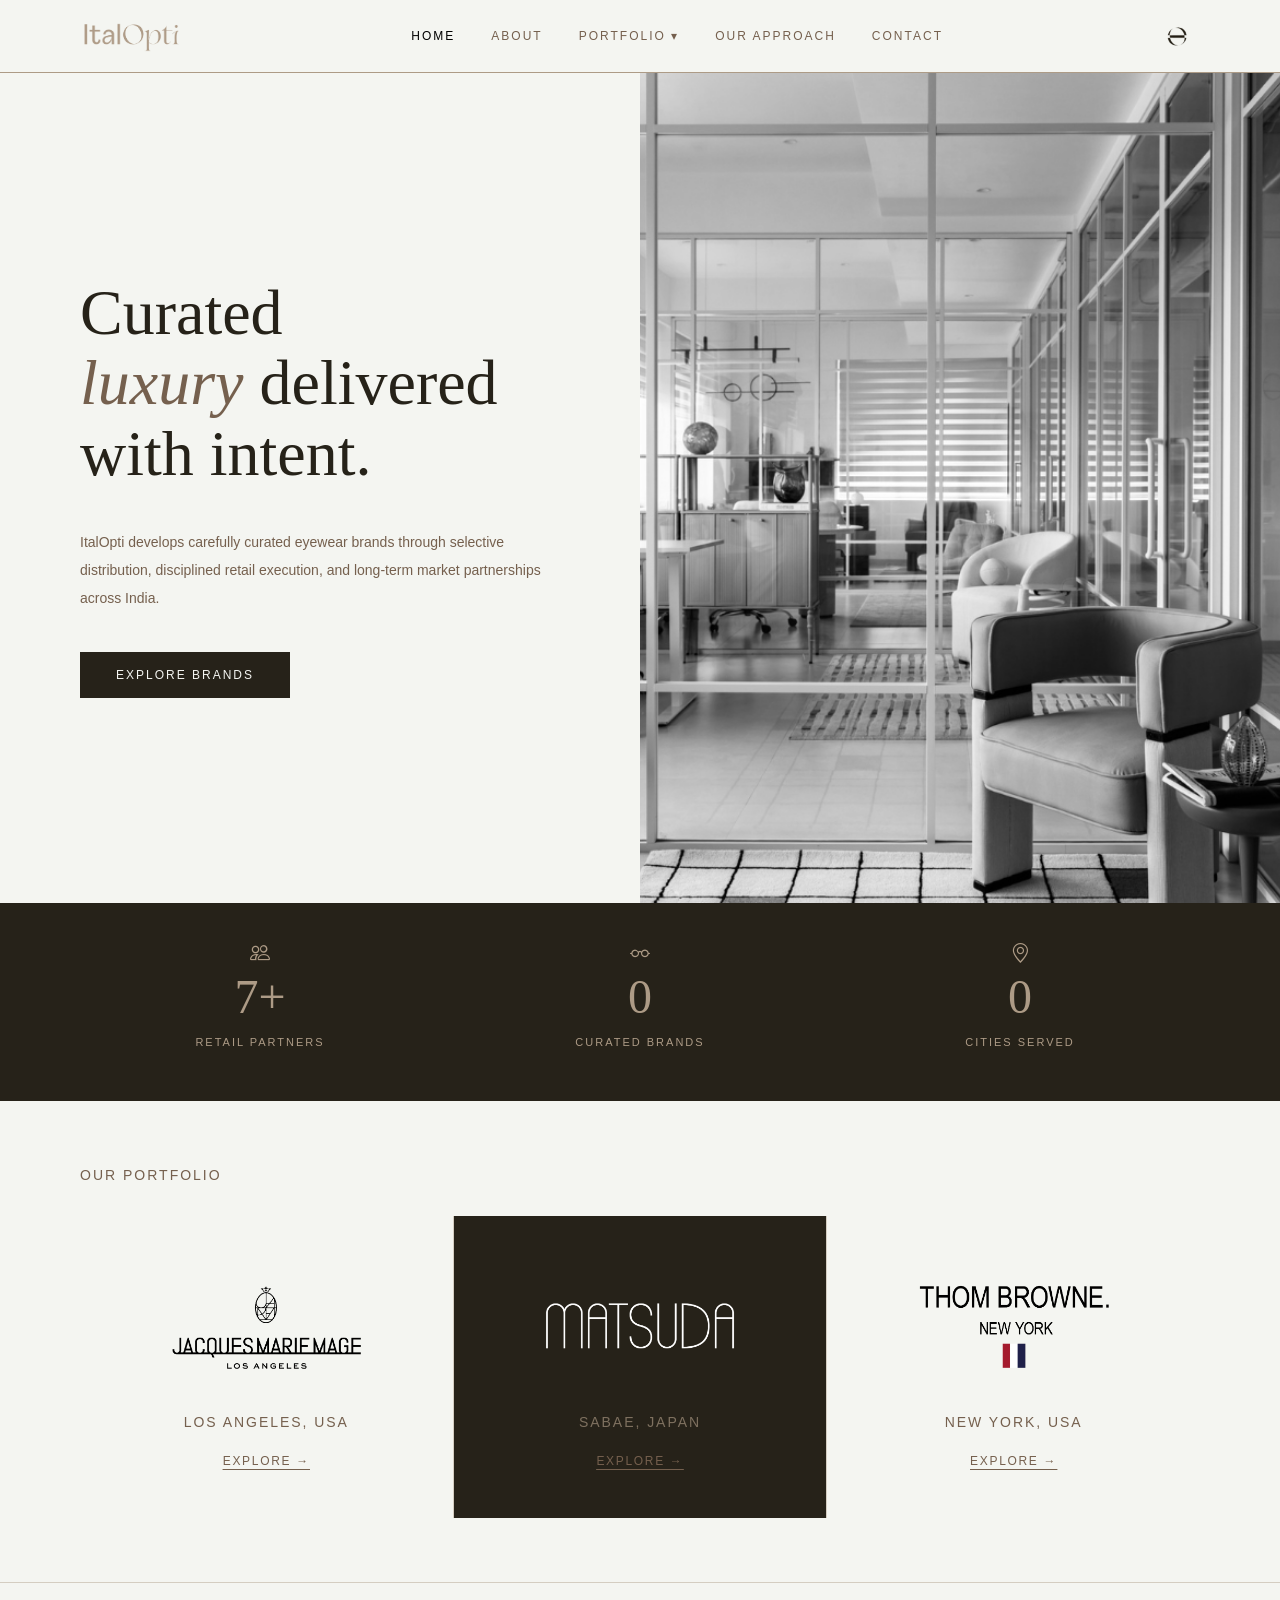
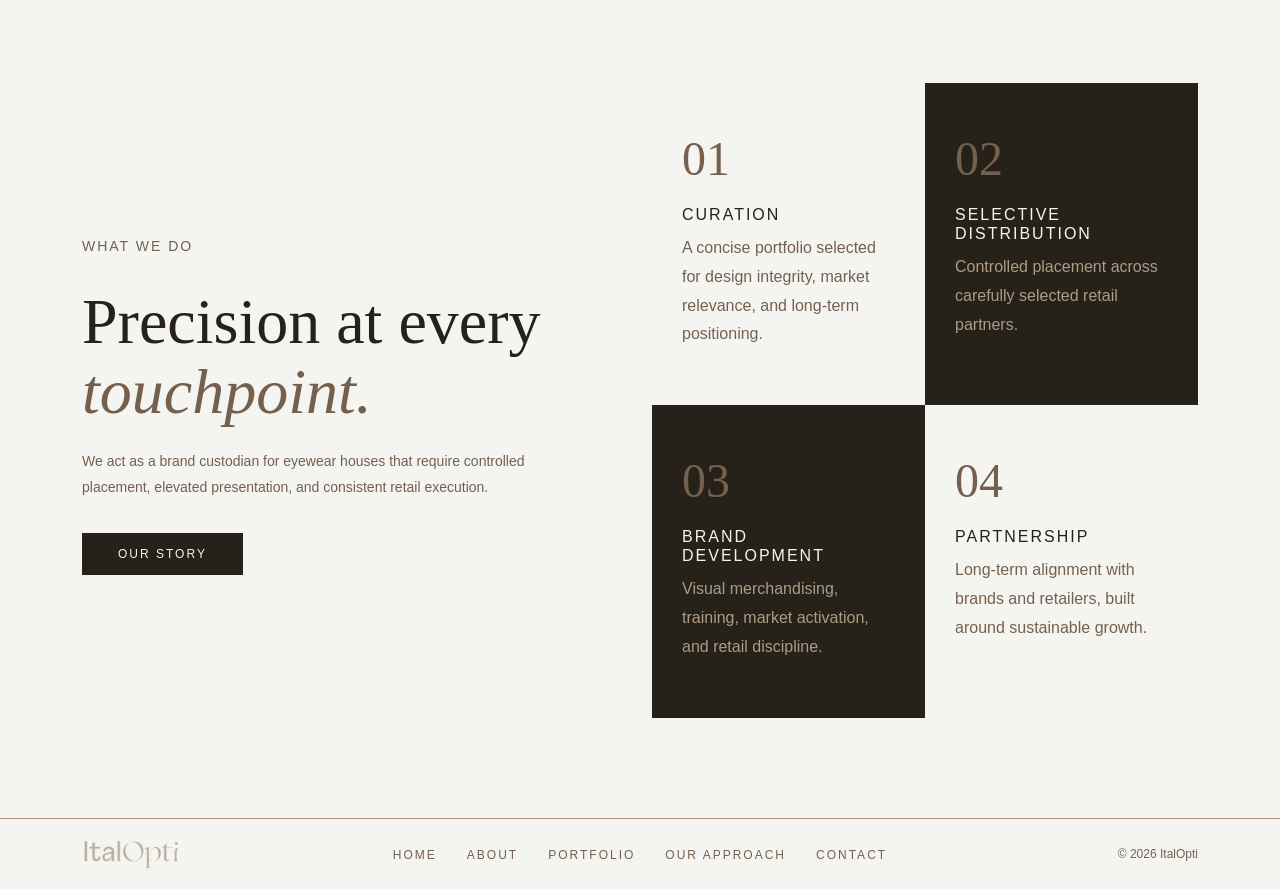
==== commit bf064e5d: "updated mobile menu" ====
--- a/index.html
+++ b/index.html
@@ -82,6 +82,12 @@
           <li><a href="retailers.html">Our Approach</a></li>
           <li><a href="contact.html">Contact</a></li>
         </ul>
+        <!-- MOBILE ENQUIRE BUTTON -->
+        <div class="ital-mobile-enquire">
+          <a href="contact.html" class="ital-mobile-enquire-btn">
+            <img src="images/enquire-icon-w.png" alt="Enquire">
+          </a>
+        </div>
       </div>
     </div>
 
--- a/css/style.css
+++ b/css/style.css
@@ -255,6 +255,36 @@
 .ital-nav-logo-btn:hover img {
   filter: brightness(0) invert(1);
 }
+/* MOBILE INNER */
+.ital-mobile-inner {
+  height: 100%;
+  display: flex;
+  flex-direction: column;
+  justify-content: center;
+  position: relative;
+}
+
+/* ENQUIRE BUTTON WRAP */
+.ital-mobile-enquire {
+  position: absolute;
+  bottom: 40px;
+  left: 50%;
+  transform: translateX(-50%);
+}
+
+/* BUTTON */
+.ital-mobile-enquire-btn {
+  display: inline-flex;
+  align-items: center;
+  justify-content: center;
+}
+
+/* ICON */
+.ital-mobile-enquire-btn img {
+  width: 52px;
+  height: auto;
+  display: block;
+}
 /* ===============================
    PRIMARY BUTTON
 ================================ */
@@ -720,25 +750,13 @@
 }
 
 /* LEFT CONTENT */
-.ital-founders-content {
-
-  max-width: 720px;
-}
-
 /* LEFT TEXT */
 .ital-founders-content .ital-desc {
-
   font-size: 15px;
-
   line-height: 2;
-
   color: var(--walnut);
-
   font-weight: 300;
-
   margin-top: 28px;
-
-  max-width: 680px;
 }
 
 /* RIGHT GRID */
@@ -1068,107 +1086,150 @@
     padding: 20px 0;
   }
 }
-/* SECTION */
-.ital-retailer {
-
-  background: var(--truffle);
-
-  color: var(--porcelain);
-
-  overflow: hidden;
-}
-
-/* ROW */
-.ital-retailer .row {
-
-  align-items: center;
-
-  min-height: 720px;
-}
-
-/* LEFT */
-.ital-retailer-left {
-
-  padding: 80px 100px;
-
-  display: flex;
-
-  flex-direction: column;
-
-  justify-content: center;
-
-  height: 100%;
-}
-
-/* TEXT */
-.ital-retailer-desc {
-
-  font-size: 15px;
-
-  line-height: 1.9;
-
-  color: var(--sepia);
-
-  margin: 30px 0;
-
-  max-width: 520px;
-}
-
-/* BUTTON */
-.ital-btn-light {
-
-  background: var(--walnut);
-
-  color: var(--porcelain);
-}
-
-/* RIGHT */
-.ital-retailer-right {
-
-  padding: 0;
-
-  margin: 0;
-}
-
-/* IMAGE WRAP */
-.ital-retailer-banner {
-
-  width: 100%;
-
-  height: 720px;
-
-  overflow: hidden;
-}
-
-/* IMAGE */
-.ital-retailer-banner img {
-
-  width: 100%;
-
-  height: 100%;
-
-  object-fit: cover;
-
-  object-position: center;
-
-  display: block;
-}
-/* PREVENT BUTTON STRETCH */
-.ital-retailer-left .ital-btn-primary {
+/* BRANDS HERO*/
+.ital-brands-hero {
+    background: var(--truffle);
+    color: var(--porcelain);
+    overflow: hidden;
+}
+.ital-brands-hero .row {
+    align-items: center;
+    min-height: 720px;
+}
+.ital-brands-hero-left {
+    padding: 80px 100px;
+    display: flex;
+    flex-direction: column;
+    justify-content: center;
+    height: 100%;
+}
+.ital-brands-hero-right {
+    width: 100%;
+    height: 720px;
+    overflow: hidden;
+}
+.ital-brands-hero-left .ital-btn-primary {
 
   width: fit-content;
 
   align-self: flex-start;
 }
-.ital-retailer-left .ital-about-title {
+.ital-brands-hero-left .ital-about-title {
     font-family: 'Cormorant Garamond', serif;
     font-size: 64px;
     line-height: 1.1;
     font-weight: 300;
     margin-bottom: 25px;
 }
+/* IMAGE WRAP */
+.ital-brands-hero-right {
+
+  width: 100%;
+
+  height: 720px;
+
+  overflow: hidden;
+}
+
+/* IMAGE */
+.ital-brands-hero-right img {
+
+  width: 100%;
+
+  height: 100%;
+
+  object-fit: cover;
+
+  object-position: center;
+
+  display: block;
+}
+/* PREVENT BUTTON STRETCH */
+.retailer-right {
+      padding: 80px 15px !important;
+}
+/* SECTION */
+.ital-retailer {
+
+  background: var(--truffle);
+
+  color: var(--porcelain);
+
+  overflow: hidden;
+}
+
+/* LEFT */
+.ital-retailer-left {
+
+  padding: 80px 100px;
+
+  display: flex;
+
+  flex-direction: column;
+
+  justify-content: center;
+
+  height: 100%;
+}
+
+/* TEXT */
+.ital-retailer-desc {
+
+  font-size: 15px;
+
+  line-height: 1.9;
+
+  color: var(--sepia);
+
+  margin: 30px 0;
+
+  max-width: 520px;
+}
+
+/* BUTTON */
+.ital-btn-light {
+
+  background: var(--walnut);
+
+  color: var(--porcelain);
+}
+
+/* RIGHT */
+.ital-retailer-right {
+
+  padding: 0;
+
+  margin: 0;
+}
+
+
+/* DASH */
+.ital-retailer-list li::before {
+    content: "—";
+    position: absolute;
+    left: 0;
+    color: var(--sepia);
+}
+.ital-retailer-list {
+  list-style: none;
+  padding: 0;
+  margin-top: 30px;
+}
+.ital-retailer-list li {
+  padding: 20px 0;
+  border-bottom: 1px solid rgba(173, 155, 134, 0.3);
+  font-size: 14px;
+  line-height: 1.7;
+  color: var(--sepia);
+  position: relative;
+  padding-left: 20px;
+}
+
 /* MOBILE */
 @media (max-width: 991px) {
+  .ital-brands-hero-left {
+    padding: 80px 50px;
+  }
 
   .ital-retailer .row {
 
@@ -2397,21 +2458,82 @@
   color: #7f8897;
 }
 @media (max-width: 991px) {
-  .ital-thom-left, .ital-thom-right {
+
+  .ital-thom-left,
+  .ital-thom-right {
+
     min-height: auto;
+
     padding: 70px 25px;
   }
+
   .ital-thom-title {
+
     font-size: 52px;
   }
+
+  /* FIX PRODUCT LAYOUT */
   .ital-thom-products {
-    flex-direction: column;
-    gap: 30px;
-  }
+
+    display: flex;
+
+    flex-direction: row;
+
+    justify-content: center;
+
+    align-items: flex-start;
+
+    gap: 18px;
+
+    width: 100%;
+  }
+
+  /* PRODUCT */
+  .ital-thom-product {
+
+    flex: 1;
+
+    min-width: 0;
+  }
+
+  /* IMAGE BOX */
   .ital-thom-product-image {
+
     width: 100%;
-    max-width: 320px;
-    height: 420px;
+
+    height: 240px;
+
+    max-width: none;
+
+    overflow: hidden;
+  }
+
+  /* IMAGE */
+  .ital-thom-product-image img {
+
+    width: 100%;
+
+    height: 100%;
+
+    object-fit: cover;
+
+    display: block;
+  }
+
+  /* LABEL */
+  .ital-thom-product-label {
+
+    margin-top: 14px;
+
+    text-align: center;
+  }
+
+  /* LOGO */
+  .ital-thom-logo {
+
+    max-width: 100%;
+
+    height: auto;
   }
 }
 /* =========================
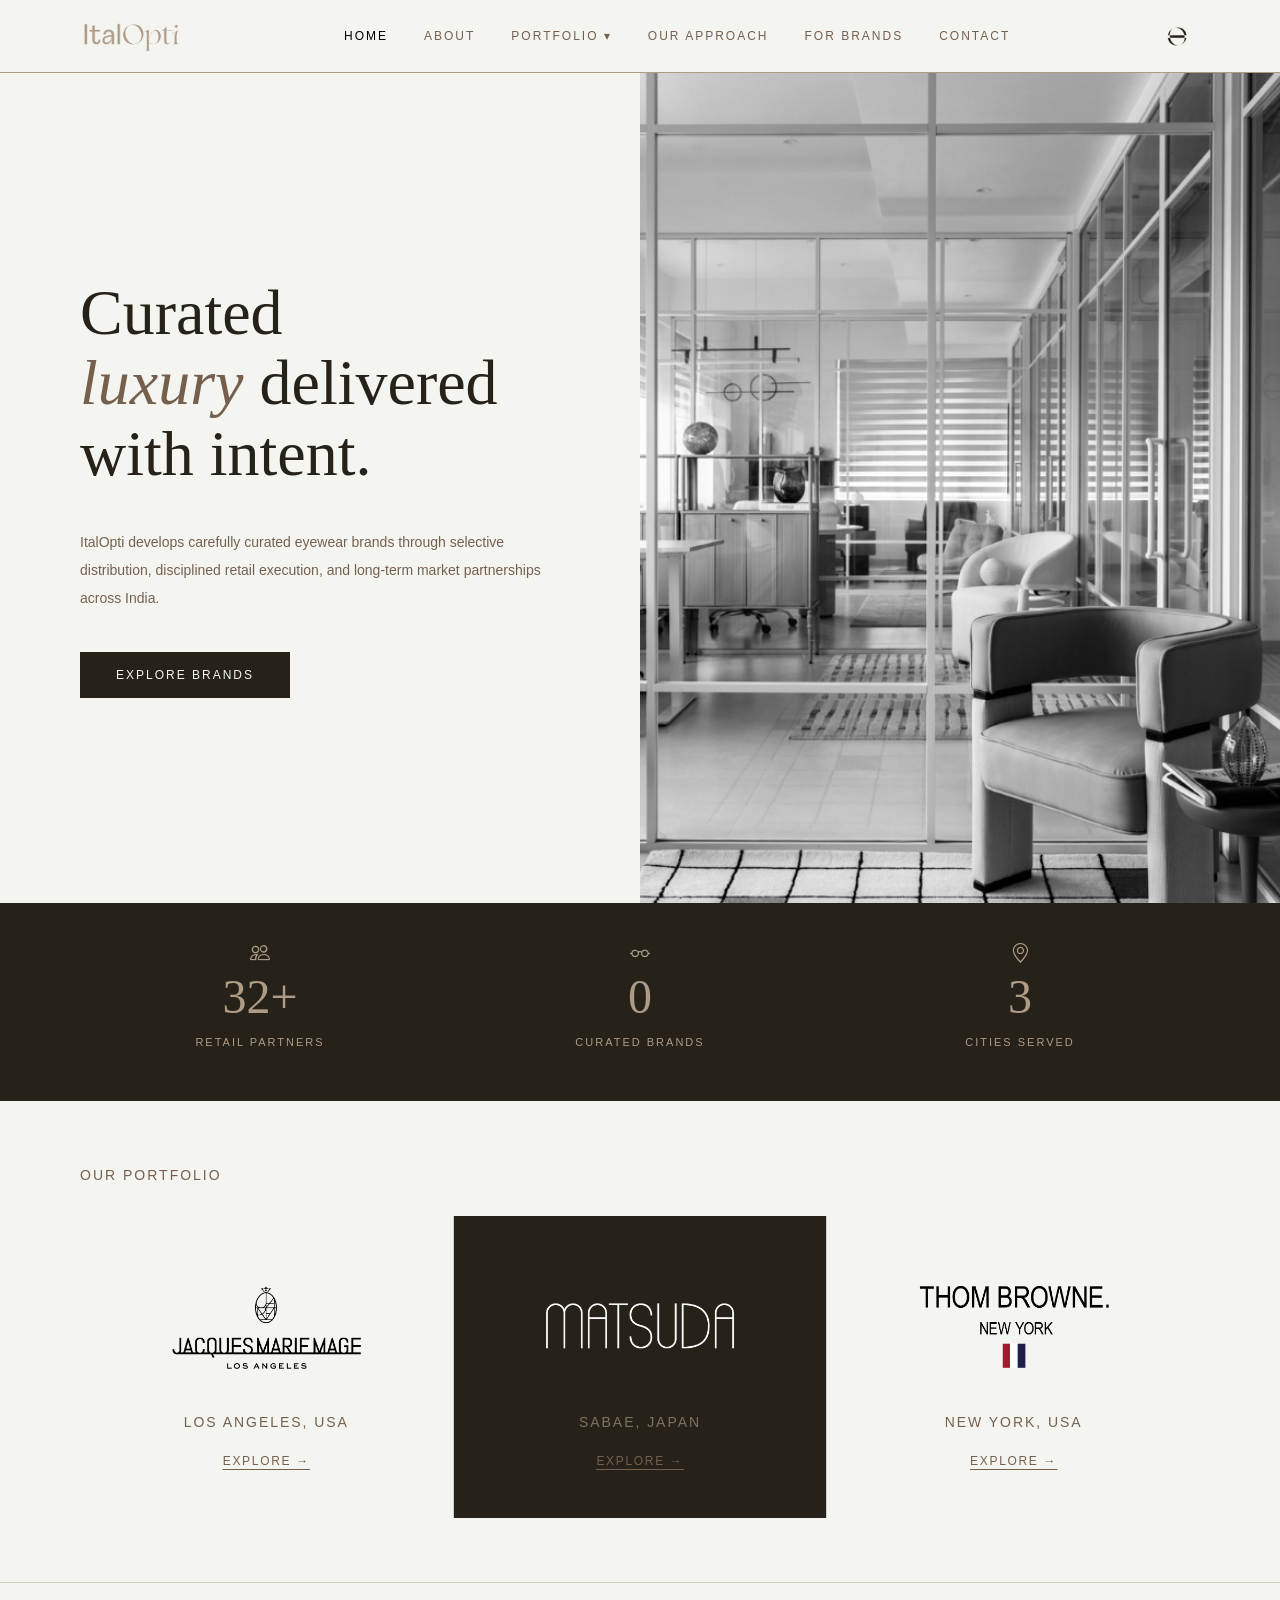
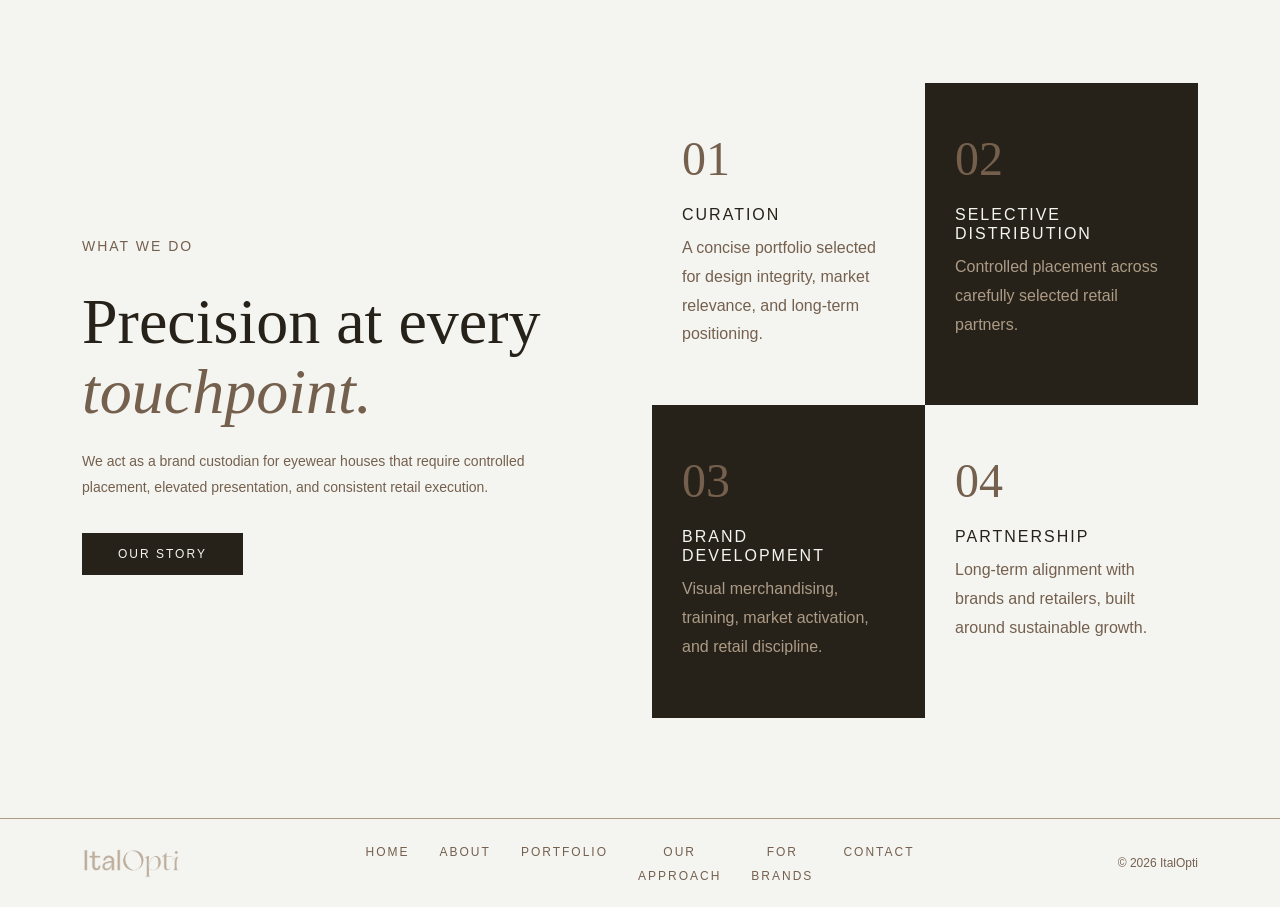
==== commit 25f170cb: "added for brand page" ====
--- a/index.html
+++ b/index.html
@@ -48,6 +48,7 @@
             <li class="nav-item">
               <a class="nav-link" href="retailers.html">Our Approach</a>
             </li>
+       <li class="nav-item"><a class="nav-link" href="brands.html">For Brands</a></li>
             <li class="nav-item">
               <a class="nav-link" href="contact.html">Contact</a>
             </li>
@@ -61,35 +62,31 @@
       </div>
     </nav>
 
-    <!-- MOBILE MENU -->
-    <div class="ital-mobile-menu" id="mobileMenu">
-      <!-- Close Button -->
-      <button class="ital-close-btn" id="closeMenu">✕</button>
-      <div class="ital-mobile-inner">
-        <ul class="ital-mobile-links">
-          <li><a href="index.html">Home</a></li>
-          <li><a href="about.html">About</a></li>
-
-          <!-- Mobile Dropdown -->
-          <li class="ital-mobile-dropdown">
-            <a href="brands-all.html"><span>Portfolio ▾</span></a>
-            <div class="ital-mobile-submenu">
-              <a href="jmm.html">Jacques Marie Mage</a>
-              <a href="matsuda.html">Matsuda</a>
-              <a href="thombrowne.html">Thom Browne</a>
-            </div>
-          </li>
-          <li><a href="retailers.html">Our Approach</a></li>
-          <li><a href="contact.html">Contact</a></li>
-        </ul>
+<!-- MOBILE MENU -->
+<div class="ital-mobile-menu" id="mobileMenu"> 
+  <!-- Close Button -->
+  <button class="ital-close-btn" id="closeMenu">✕</button>
+  <div class="ital-mobile-inner">
+    <ul class="ital-mobile-links">
+      <li><a href="index.html">Home</a></li>
+      <li><a href="about.html">About</a></li>
+      
+      <!-- Mobile Dropdown -->
+      <li class="ital-mobile-dropdown"> <a href="brands-all.html"><span>Portfolio ▾</span></a>
+        <div class="ital-mobile-submenu"> <a href="jmm.html">Jacques Marie Mage</a> <a href="matsuda.html">Matsuda</a> <a href="thombrowne.html">Thom Browne</a> </div>
+      </li>
+      <li><a href="retailers.html">Our Approach</a></li>
+      <li><a href="brands.html">For Brands</a></li>
+      <li><a href="contact.html">Contact</a></li>
+    </ul>
         <!-- MOBILE ENQUIRE BUTTON -->
         <div class="ital-mobile-enquire">
           <a href="contact.html" class="ital-mobile-enquire-btn">
             <img src="images/enquire-icon-w.png" alt="Enquire">
           </a>
         </div>
-      </div>
-    </div>
+  </div>
+</div>
 
     <!-- HERO -->
     <section class="ital-hero">
@@ -325,6 +322,7 @@
               <li><a href="about.html">About</a></li>
               <li><a href="brands-all.html">Portfolio</a></li>
               <li><a href="retailers.html">Our Approach</a></li>
+			<li><a href="brands.html">For Brands</a></li>
               <li><a href="contact.html">Contact</a></li>
             </ul>
           </div>
--- a/css/style.css
+++ b/css/style.css
@@ -391,6 +391,9 @@
   cursor: pointer;
 }
 @media (max-width: 991px) {
+  #italHeroSlider {
+    min-height: 180px;
+  }
   .ital-hero-left {
     padding: 60px 20px;
   }
@@ -912,7 +915,7 @@
 
     white-space: normal;
 
-    font-size: 28px;
+    font-size: 21px;
 
     line-height: 1.4;
   }
@@ -920,6 +923,9 @@
   .ital-founder-location {
 
     letter-spacing: 0.18em;
+  }
+  .ital-director-content {
+    padding: 40px 0px 0px 0px !important;
   }
 }
 /* ========================================
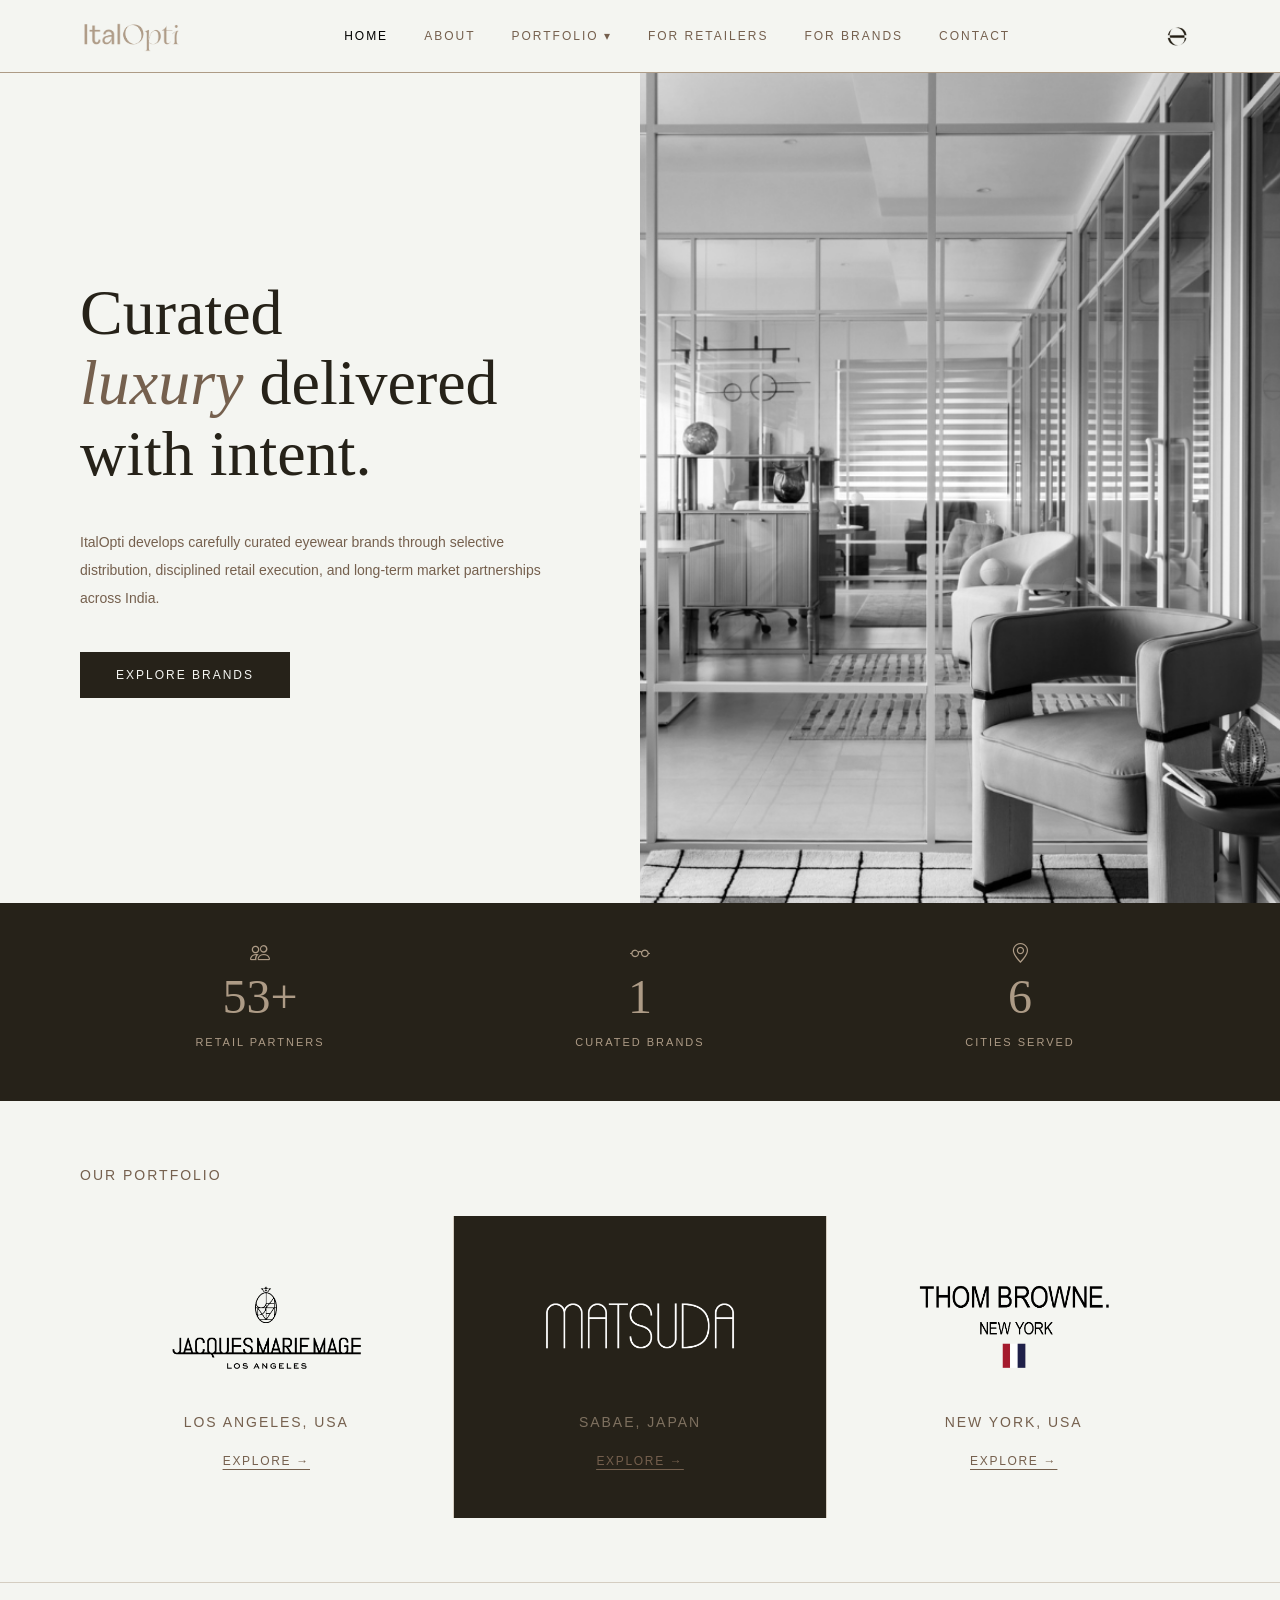
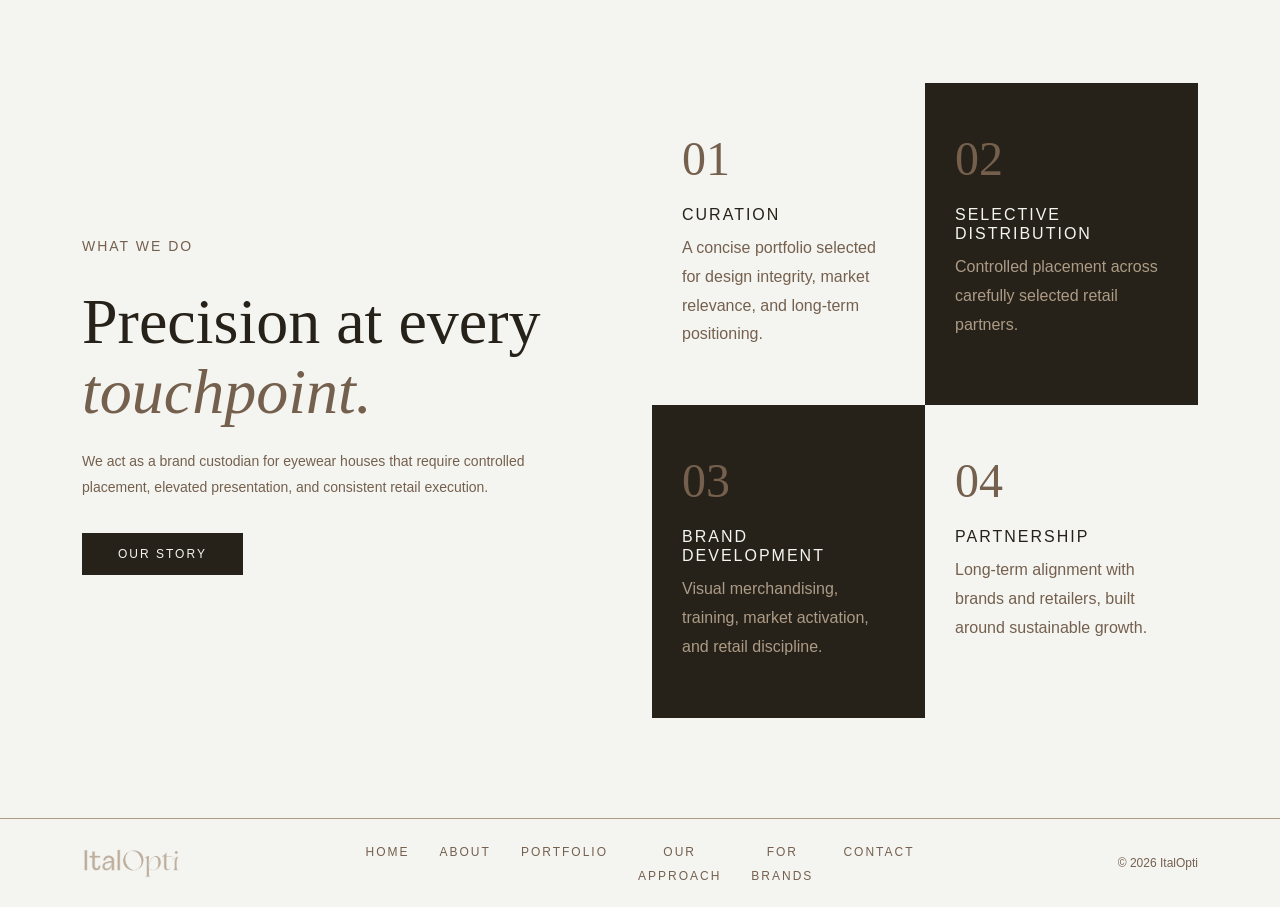
==== commit 9937e3b7: "menu name" ====
--- a/index.html
+++ b/index.html
@@ -46,7 +46,7 @@
               </div>
             </li>
             <li class="nav-item">
-              <a class="nav-link" href="retailers.html">Our Approach</a>
+              <a class="nav-link" href="retailers.html">For Retailers</a>
             </li>
        <li class="nav-item"><a class="nav-link" href="brands.html">For Brands</a></li>
             <li class="nav-item">
@@ -70,12 +70,21 @@
     <ul class="ital-mobile-links">
       <li><a href="index.html">Home</a></li>
       <li><a href="about.html">About</a></li>
-      
       <!-- Mobile Dropdown -->
-      <li class="ital-mobile-dropdown"> <a href="brands-all.html"><span>Portfolio ▾</span></a>
-        <div class="ital-mobile-submenu"> <a href="jmm.html">Jacques Marie Mage</a> <a href="matsuda.html">Matsuda</a> <a href="thombrowne.html">Thom Browne</a> </div>
-      </li>
-      <li><a href="retailers.html">Our Approach</a></li>
+      <li class="ital-mobile-dropdown">
+
+  <a href="brands-all.html" class="ital-mobile-dropdown-toggle">
+    <span>Portfolio ▾</span>
+  </a>
+
+  <div class="ital-mobile-submenu">
+    <a href="jmm.html">Jacques Marie Mage</a>
+    <a href="matsuda.html">Matsuda</a>
+    <a href="thombrowne.html">Thom Browne</a>
+  </div>
+
+</li>
+      <li><a href="retailers.html">For Retailers</a></li>
       <li><a href="brands.html">For Brands</a></li>
       <li><a href="contact.html">Contact</a></li>
     </ul>
@@ -351,13 +360,6 @@
         menu.classList.remove("active");
       });
 
-      /* MOBILE BRANDS DROPDOWN */
-      const mobileDropdown = document.querySelector(".ital-mobile-dropdown");
-      const mobileSubmenu = document.querySelector(".ital-mobile-submenu");
-
-      mobileDropdown?.addEventListener("click", function () {
-        this.classList.toggle("open");
-      });
     </script>
     <script>
       const counters = document.querySelectorAll(".ital-stat-number");
@@ -404,5 +406,40 @@
         }
       });
     </script>
+<script>
+
+document.querySelectorAll('.ital-mobile-dropdown-toggle').forEach(toggle => {
+
+  let clickedOnce = false;
+
+  toggle.addEventListener('click', function(e) {
+
+    const parent = this.closest('.ital-mobile-dropdown');
+
+    /* FIRST CLICK */
+    if (!clickedOnce) {
+
+      e.preventDefault();
+
+      parent.classList.add('open');
+
+      clickedOnce = true;
+
+      /* RESET */
+      setTimeout(() => {
+
+        clickedOnce = false;
+
+      }, 3000);
+
+    }
+
+    /* SECOND CLICK = NORMAL LINK */
+
+  });
+
+});
+
+</script>
   </body>
 </html>
--- a/css/style.css
+++ b/css/style.css
@@ -135,6 +135,15 @@
   background: none;
   font-size: 22px;
   cursor: pointer;
+  color: var(--truffle) !important;
+}
+.ital-menu-toggle:hover,
+.ital-menu-toggle:focus,
+.ital-menu-toggle:active {
+  color: var(--truffle) !important;
+  background: transparent !important;
+  outline: none;
+  box-shadow: none;
 }
 /* ===============================
    MOBILE MENU
@@ -499,7 +508,6 @@
   justify-content: center;
   text-align: center;
   transition: all 0.35s ease;
-  cursor: pointer;
 }
 /* DARK CARD */
 .ital-portfolio-dark {
@@ -800,7 +808,7 @@
 /* CARD */
 .ital-founder-card {
 
-      padding: 35px 30px;
+      padding: 35px 15px;
     min-height: 140px;
 
   display: flex;
@@ -1167,7 +1175,7 @@
 /* LEFT */
 .ital-retailer-left {
 
-  padding: 80px 100px;
+  padding: 80px 0px;
 
   display: flex;
 
@@ -1244,7 +1252,7 @@
 
   .ital-retailer-left {
 
-    padding: 70px 24px;
+    padding: 70px 24px 0px;
   }
 
   .ital-retailer-banner {
@@ -3100,7 +3108,7 @@
 .ital-brand-card {
   background: var(--porcelain);
   border: 1px solid rgba(173, 155, 134, 0.35);
-  cursor: pointer;
+ 
   transition: all 0.35s ease;
   height: 100%;
 }
@@ -3503,7 +3511,7 @@
 }
 .ital-director-content {
     width: 100%;
-    padding: 40px 0px;
+    padding: 60px 0px 0px 0px;
     display: flex;
     flex-direction: column;
     justify-content: center;
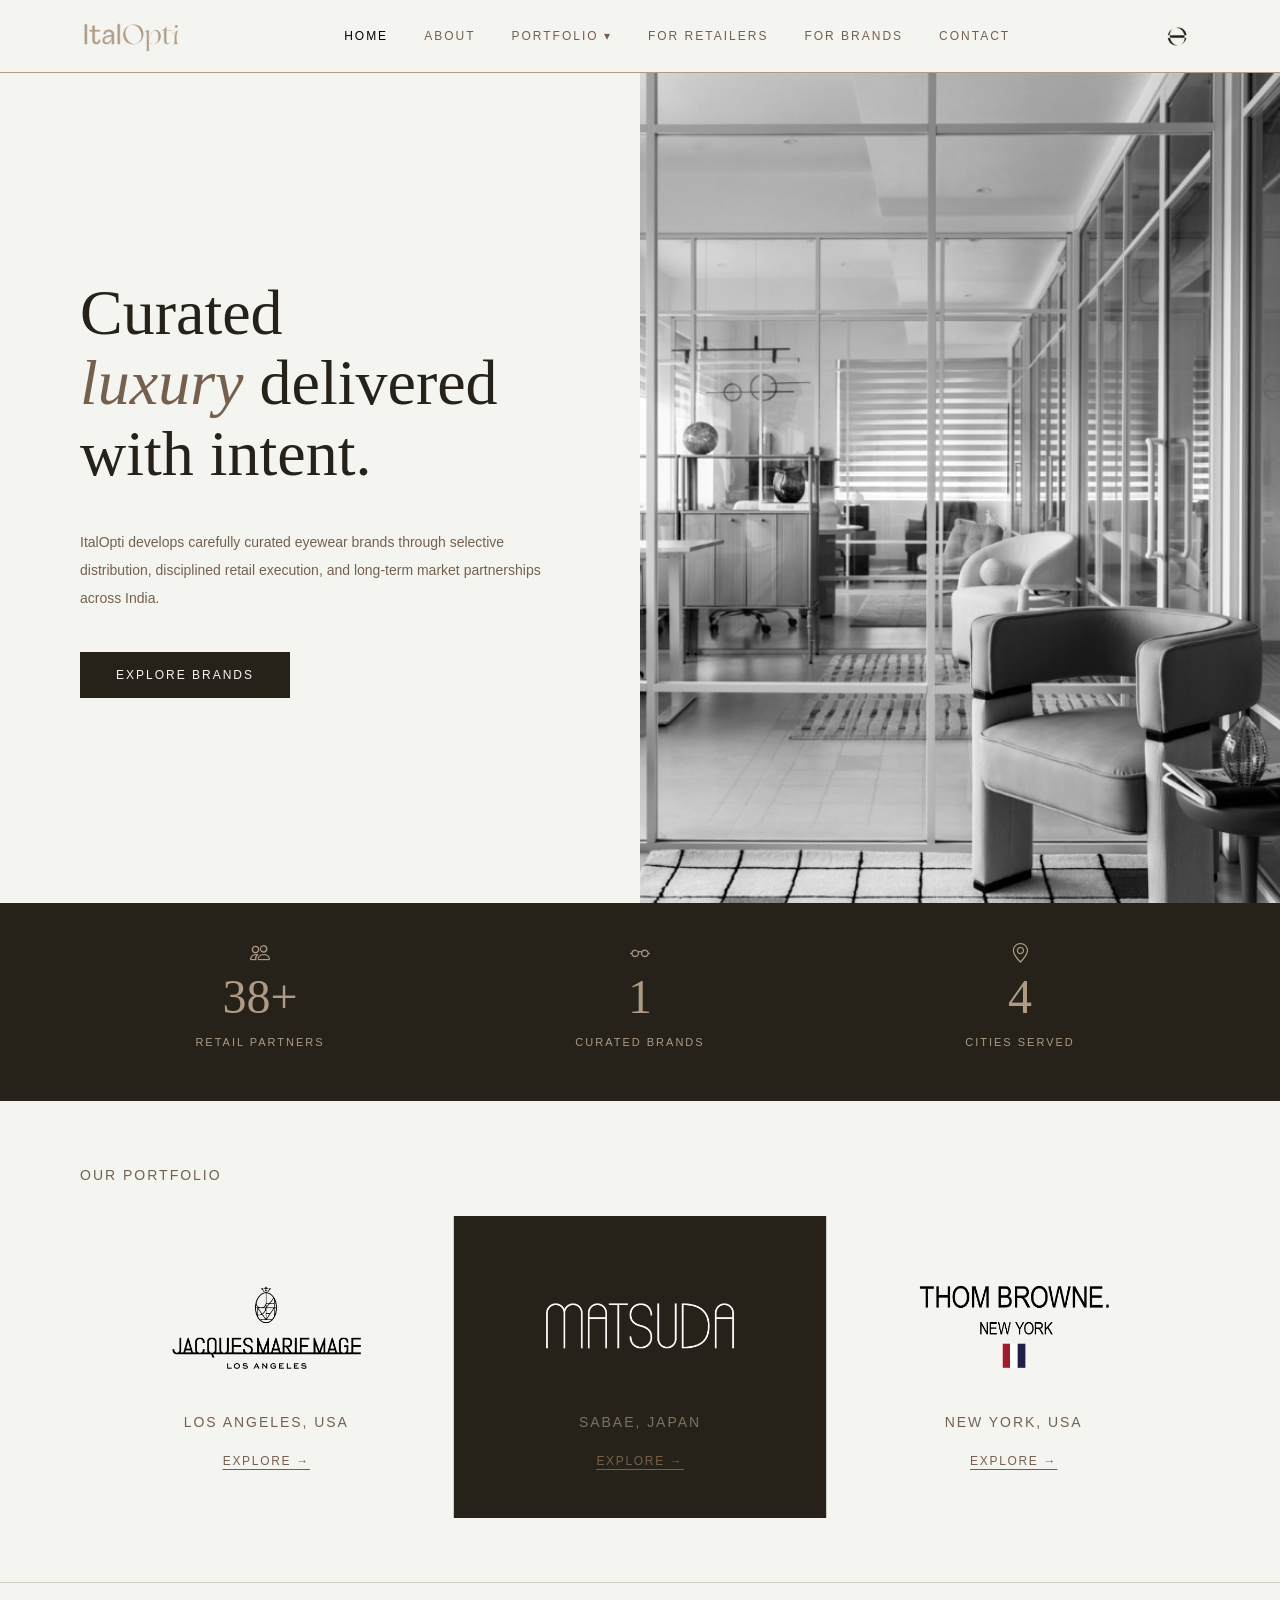
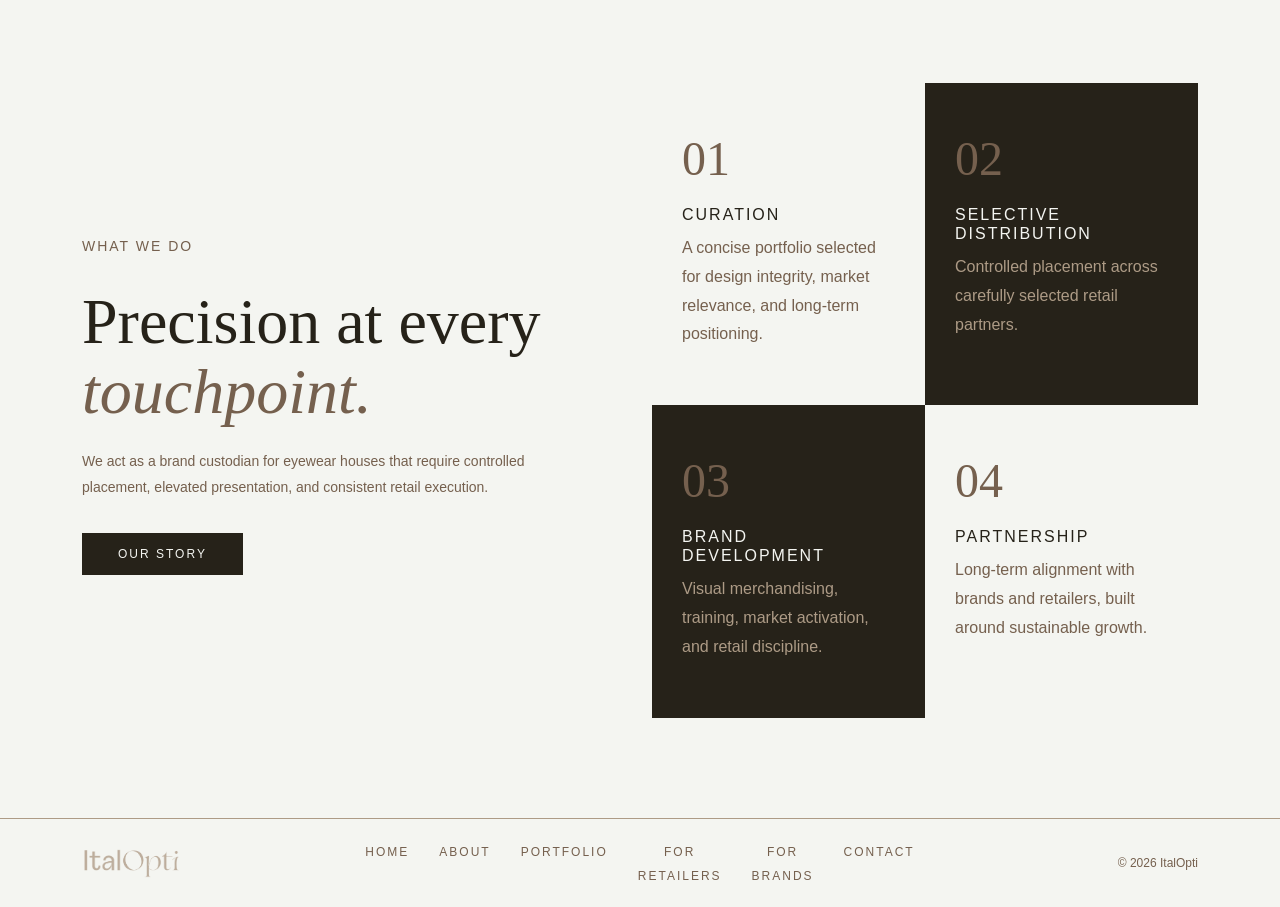
==== commit 8c79fa98: "menu name" ====
--- a/index.html
+++ b/index.html
@@ -330,7 +330,7 @@
               <li><a href="index.html">Home</a></li>
               <li><a href="about.html">About</a></li>
               <li><a href="brands-all.html">Portfolio</a></li>
-              <li><a href="retailers.html">Our Approach</a></li>
+              <li><a href="retailers.html">For Retailers</a></li>
 			<li><a href="brands.html">For Brands</a></li>
               <li><a href="contact.html">Contact</a></li>
             </ul>
